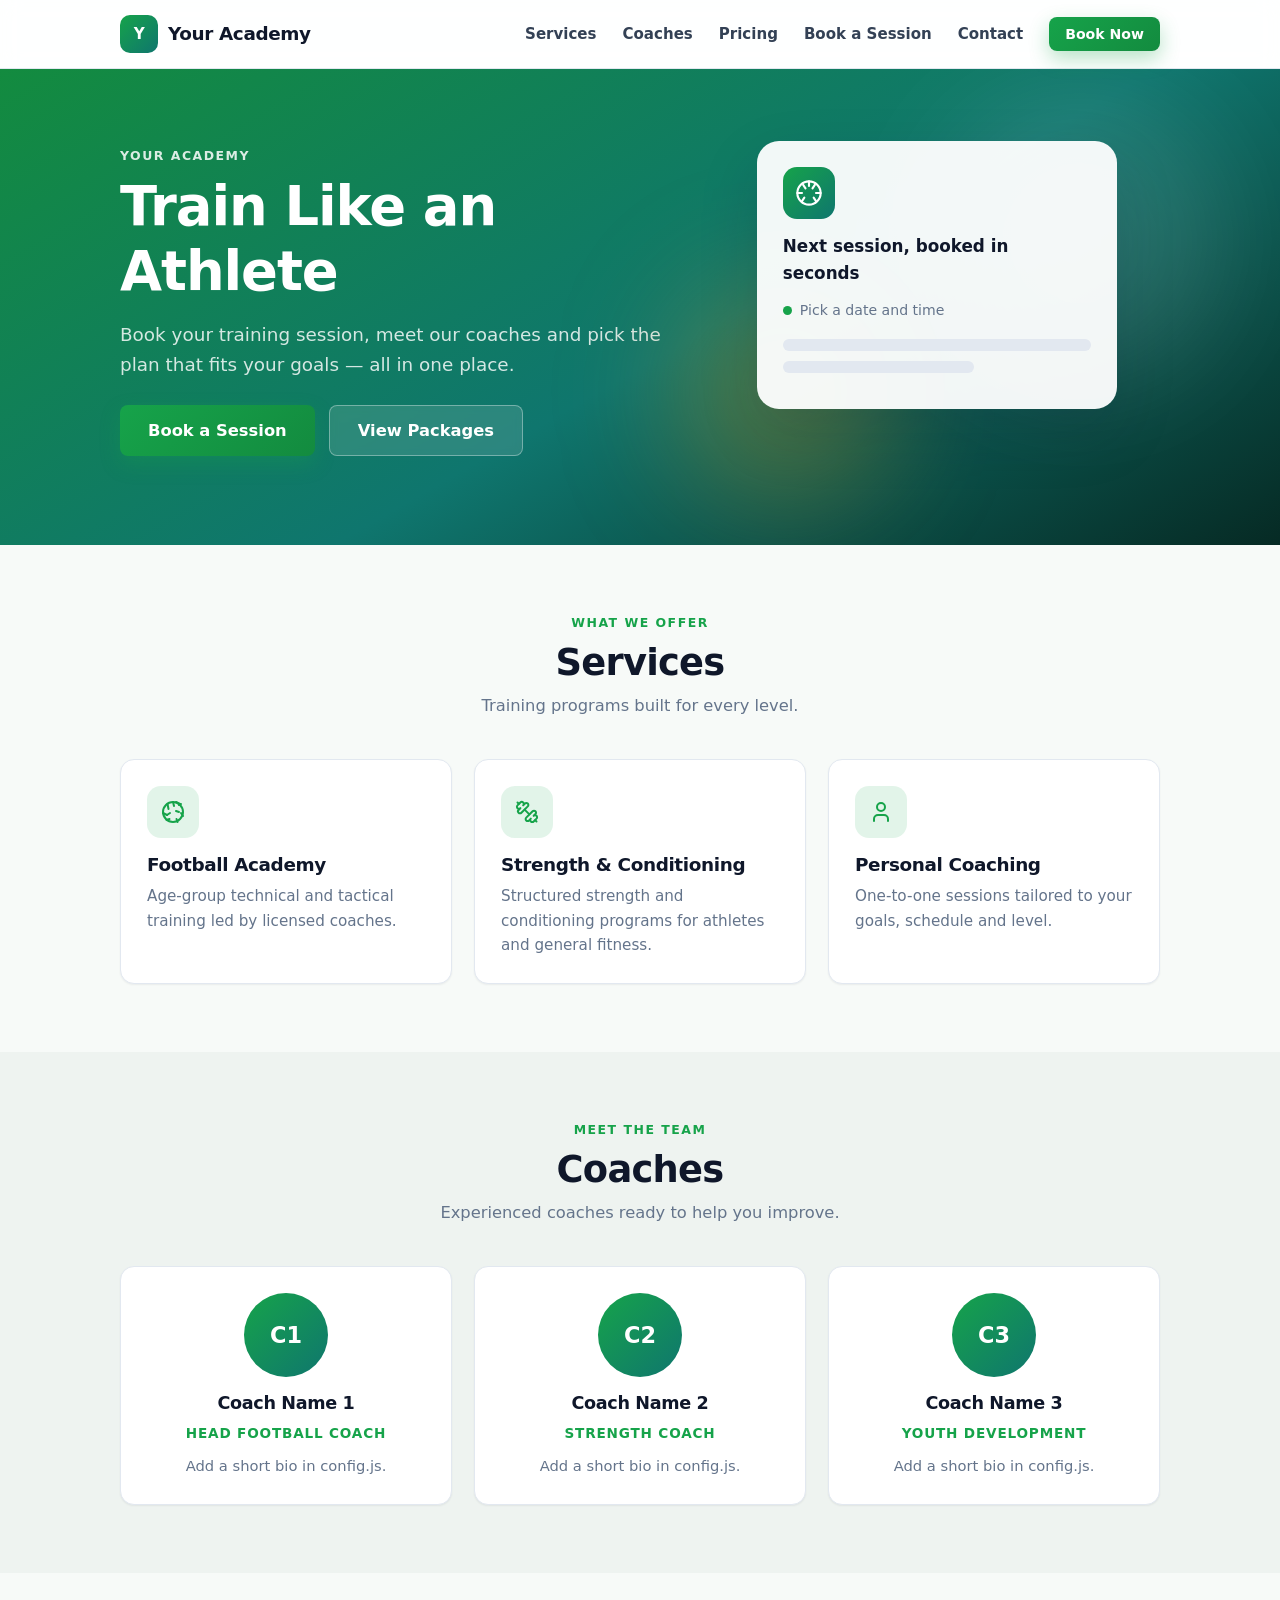
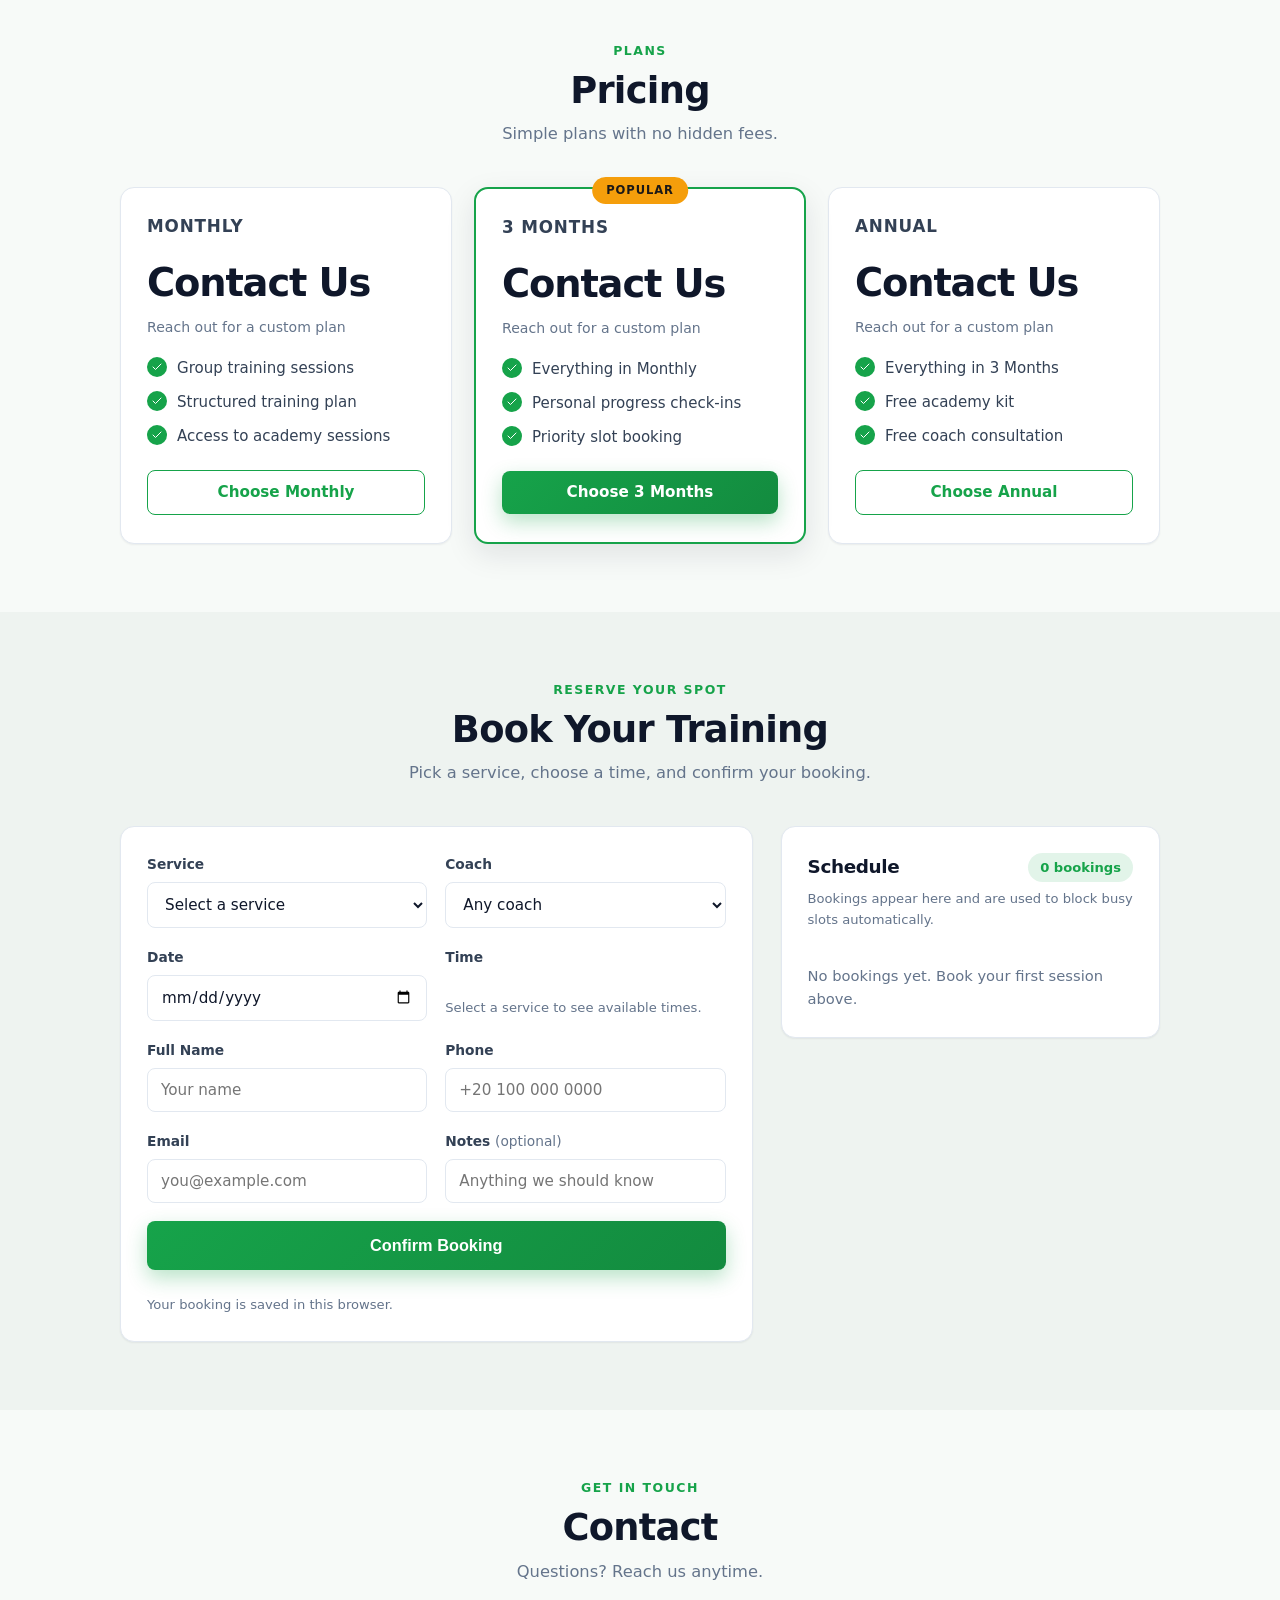
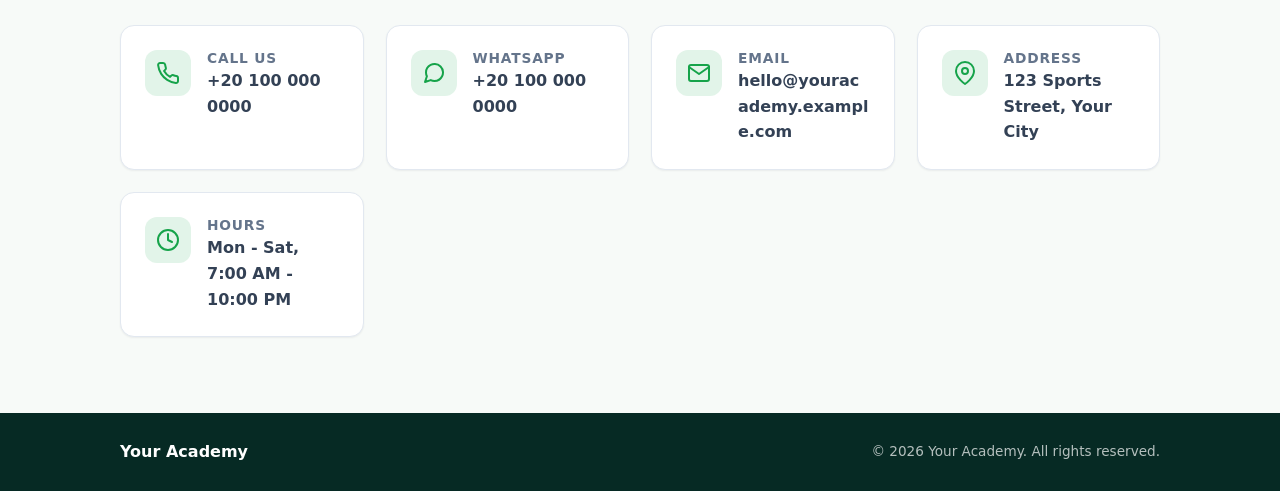
==== booking-template/index.html @ bf786ea1 "Add white-label sports academy booking template" ====
<!DOCTYPE html>
<html lang="en">
<head>
    <meta charset="UTF-8">
    <meta name="viewport" content="width=device-width, initial-scale=1.0">
    <meta name="description" content="Sports academy and gym booking website. Book training sessions online, meet the coaches and choose the right plan.">
    <meta name="theme-color" content="#16a34a">
    <link rel="icon" type="image/svg+xml" href="data:image/svg+xml,%3Csvg xmlns='http://www.w3.org/2000/svg' viewBox='0 0 64 64'%3E%3Crect width='64' height='64' rx='14' fill='%2316a34a'/%3E%3Ctext x='32' y='44' font-family='Arial' font-size='34' font-weight='bold' text-anchor='middle' fill='white'%3EA%3C/text%3E%3C/svg%3E">
    <title>Sports Academy</title>
    <link rel="stylesheet" href="assets/css/main.css">
</head>
<body>
    <a class="skip-link" href="#main">Skip to content</a>

    <header class="site-header">
        <nav class="nav container" aria-label="Main navigation">
            <a class="brand" href="#home" id="brand-logo" aria-label="Home"></a>
            <button class="nav-toggle" id="nav-toggle" type="button" aria-label="Toggle menu" aria-expanded="false" aria-controls="nav-links">
                <span class="nav-toggle-icon" aria-hidden="true"></span>
            </button>
            <ul class="nav-links" id="nav-links">
                <li><a href="#services">Services</a></li>
                <li><a href="#coaches">Coaches</a></li>
                <li><a href="#pricing">Pricing</a></li>
                <li><a href="#booking">Book a Session</a></li>
                <li><a href="#contact">Contact</a></li>
                <li class="nav-cta"><a class="btn btn-primary btn-sm" href="#booking">Book Now</a></li>
            </ul>
        </nav>
    </header>

    <main id="main">
        <section id="home" class="hero">
            <div class="container hero-grid">
                <div class="hero-content">
                    <p class="eyebrow hero-eyebrow" id="hero-tagline"></p>
                    <h1 class="hero-headline" id="hero-headline"></h1>
                    <p class="hero-sub" id="hero-subtext"></p>
                    <div class="hero-cta">
                        <a class="btn btn-primary btn-lg" href="#booking" id="hero-primary-cta">Book a Session</a>
                        <a class="btn btn-ghost btn-lg" href="#pricing" id="hero-secondary-cta">View Packages</a>
                    </div>
                </div>
                <div class="hero-visual" aria-hidden="true">
                    <div class="hero-card">
                        <span class="hero-card-icon">
                            <svg xmlns="http://www.w3.org/2000/svg" width="28" height="28" viewBox="0 0 24 24" fill="none" stroke="currentColor" stroke-width="1.8" stroke-linecap="round" stroke-linejoin="round"><circle cx="12" cy="12" r="10"/><path d="M12 2v4"/><path d="m2 12 4 0"/><path d="m22 12-4 0"/><path d="m7 5 2 3"/><path d="m17 5-2 3"/><path d="m8 16-2 3"/><path d="m16 16 2 3"/></svg>
                        </span>
                        <p class="hero-card-title" id="hero-card-title">Next session, booked in seconds</p>
                        <div class="hero-card-slot">
                            <span class="hero-card-dot"></span>
                            <span id="hero-card-slot">Pick a date and time</span>
                        </div>
                        <div class="hero-card-bar"></div>
                        <div class="hero-card-bar hero-card-bar-short"></div>
                    </div>
                    <div class="hero-blob hero-blob-a"></div>
                    <div class="hero-blob hero-blob-b"></div>
                </div>
            </div>
        </section>

        <section id="services" class="section">
            <div class="container">
                <div class="section-head">
                    <p class="eyebrow">What we offer</p>
                    <h2>Services</h2>
                    <p class="section-sub" id="services-sub">Training programs built for every level.</p>
                </div>
                <div class="services-grid" id="services-grid"></div>
            </div>
        </section>

        <section id="coaches" class="section section-alt">
            <div class="container">
                <div class="section-head">
                    <p class="eyebrow">Meet the team</p>
                    <h2>Coaches</h2>
                    <p class="section-sub" id="coaches-sub">Experienced coaches ready to help you improve.</p>
                </div>
                <div class="coaches-grid" id="coaches-grid"></div>
            </div>
        </section>

        <section id="pricing" class="section">
            <div class="container">
                <div class="section-head">
                    <p class="eyebrow">Plans</p>
                    <h2>Pricing</h2>
                    <p class="section-sub" id="pricing-sub">Simple plans with no hidden fees.</p>
                </div>
                <div class="pricing-grid" id="pricing-grid"></div>
            </div>
        </section>

        <section id="booking" class="section section-alt">
            <div class="container">
                <div class="section-head">
                    <p class="eyebrow">Reserve your spot</p>
                    <h2>Book Your Training</h2>
                    <p class="section-sub" id="booking-sub">Pick a service, choose a time, and confirm your booking.</p>
                </div>

                <div class="booking-layout">
                    <form id="booking-form" class="booking-form card" novalidate>
                        <div class="form-row">
                            <div class="field">
                                <label for="field-service">Service</label>
                                <select id="field-service" name="service" required>
                                    <option value="">Select a service</option>
                                </select>
                            </div>
                            <div class="field">
                                <label for="field-coach">Coach</label>
                                <select id="field-coach" name="coach">
                                    <option value="">Any coach</option>
                                </select>
                            </div>
                        </div>

                        <div class="form-row">
                            <div class="field">
                                <label for="field-date">Date</label>
                                <input id="field-date" type="date" required>
                            </div>
                            <div class="field">
                                <label for="field-slot">Time</label>
                                <div class="slots-wrap">
                                    <div class="slots-grid" id="field-slots" role="group" aria-label="Available time slots"></div>
                                    <p class="field-hint" id="slots-hint">Select a service and date to see times.</p>
                                </div>
                            </div>
                        </div>

                        <div class="form-row">
                            <div class="field">
                                <label for="field-name">Full Name</label>
                                <input id="field-name" type="text" name="name" placeholder="Your name" required>
                            </div>
                            <div class="field">
                                <label for="field-phone">Phone</label>
                                <input id="field-phone" type="tel" name="phone" placeholder="+20 100 000 0000" required>
                            </div>
                        </div>

                        <div class="form-row">
                            <div class="field">
                                <label for="field-email">Email</label>
                                <input id="field-email" type="email" name="email" placeholder="you@example.com" required>
                            </div>
                            <div class="field">
                                <label for="field-notes">Notes <span class="optional">(optional)</span></label>
                                <input id="field-notes" type="text" name="notes" placeholder="Anything we should know">
                            </div>
                        </div>

                        <p class="field-error" id="booking-error" role="alert" hidden></p>

                        <button id="booking-submit" class="btn btn-primary btn-lg" type="submit">Confirm Booking</button>
                        <p class="field-hint" id="storage-hint">Your booking is saved in this browser.</p>
                    </form>

                    <aside class="schedule-panel card" aria-labelledby="schedule-title">
                        <div class="schedule-head">
                            <h3 id="schedule-title">Schedule</h3>
                            <span class="schedule-count" id="schedule-count">0 booked</span>
                        </div>
                        <p class="field-hint">Bookings appear here and are used to block busy slots automatically.</p>
                        <ul class="schedule-list" id="schedule-list"></ul>
                        <p class="schedule-empty" id="schedule-empty">No bookings yet. Book your first session above.</p>
                    </aside>
                </div>
            </div>
        </section>

        <section id="contact" class="section">
            <div class="container">
                <div class="section-head">
                    <p class="eyebrow">Get in touch</p>
                    <h2>Contact</h2>
                    <p class="section-sub" id="contact-sub">Questions? Reach us anytime.</p>
                </div>
                <div class="contact-grid" id="contact-grid"></div>
            </div>
        </section>
    </main>

    <footer class="site-footer">
        <div class="container footer-inner">
            <p class="footer-brand" id="footer-brand"></p>
            <p class="footer-copy" id="footer-copy"></p>
        </div>
    </footer>

    <div class="toast" id="toast" role="status" aria-live="polite" hidden></div>

    <script src="assets/js/config.js"></script>
    <script src="assets/js/storage.js"></script>
    <script src="assets/js/booking.js"></script>
    <script src="assets/js/main.js"></script>
</body>
</html>
---- booking-template/assets/css/main.css ----
/* ==========================================================================
   Sports Academy / Gym - White-label booking template
   Design system + sections. Theme colors are CSS variables driven by
   config.js (branding). Edit defaults here or override per client in config.
   ========================================================================== */

:root {
    /* Theme colors (overridden from config.js) */
    --color-primary: #16a34a;
    --color-primary-dark: #15803d;
    --color-secondary: #0f766e;
    --color-accent: #f59e0b;

    /* Surfaces */
    --color-bg: #f7faf8;
    --color-surface: #ffffff;
    --color-ink: #0f172a;
    --color-ink-soft: #334155;
    --color-muted: #64748b;
    --color-line: #e2e8f0;

    /* Brand text (overridden from config.js) */
    --color-on-primary: #ffffff;
    --color-on-ink: #ffffff;

    /* Radii / shadows */
    --radius-sm: 8px;
    --radius: 14px;
    --radius-lg: 22px;
    --shadow-sm: 0 1px 2px rgba(15, 23, 42, 0.06);
    --shadow: 0 10px 30px rgba(15, 23, 42, 0.10);
    --shadow-lg: 0 24px 60px rgba(15, 23, 42, 0.16);

    /* Layout */
    --container: 1080px;
    --header-h: 68px;

    /* Motion */
    --ease: cubic-bezier(0.22, 1, 0.36, 1);
    --speed: 0.24s;
}

*,
*::before,
*::after {
    box-sizing: border-box;
}

html {
    scroll-behavior: smooth;
    scroll-padding-top: calc(var(--header-h) + 12px);
}

body {
    margin: 0;
    font-family: "Segoe UI", system-ui, -apple-system, "Helvetica Neue", Roboto, Arial, sans-serif;
    font-size: 1rem;
    line-height: 1.6;
    color: var(--color-ink);
    background: var(--color-bg);
    -webkit-font-smoothing: antialiased;
}

img {
    max-width: 100%;
    display: block;
}

a {
    color: var(--color-primary);
    text-decoration: none;
}

a:hover {
    text-decoration: none;
}

h1, h2, h3 {
    line-height: 1.2;
    margin: 0 0 0.5rem;
    letter-spacing: -0.02em;
}

p {
    margin: 0 0 1rem;
}

.container {
    width: 100%;
    max-width: var(--container);
    margin: 0 auto;
    padding: 0 20px;
}

/* ---------- Utilities ---------- */

.skip-link {
    position: absolute;
    left: -9999px;
    top: 0;
    background: var(--color-primary);
    color: var(--color-on-primary);
    padding: 10px 16px;
    z-index: 1000;
    border-radius: 0 0 var(--radius-sm) 0;
}

.skip-link:focus {
    left: 0;
}

.btn {
    display: inline-flex;
    align-items: center;
    justify-content: center;
    gap: 8px;
    padding: 12px 22px;
    border: 0;
    border-radius: var(--radius-sm);
    font-weight: 700;
    font-size: 0.95rem;
    line-height: 1.2;
    cursor: pointer;
    transition: transform var(--speed) var(--ease), box-shadow var(--speed) var(--ease), filter var(--speed) var(--ease);
    text-decoration: none;
}

.btn:hover {
    transform: translateY(-2px);
}

.btn:focus-visible {
    outline: 3px solid var(--color-accent);
    outline-offset: 2px;
}

.btn-primary {
    background: linear-gradient(135deg, var(--color-primary), var(--color-primary-dark));
    color: var(--color-on-primary);
    box-shadow: 0 8px 20px rgba(22, 163, 74, 0.30);
}

.btn-primary:hover {
    filter: brightness(1.05);
}

.btn-ghost {
    background: rgba(255, 255, 255, 0.12);
    color: var(--color-on-ink);
    border: 1.5px solid rgba(255, 255, 255, 0.35);
    backdrop-filter: blur(4px);
}

.btn-ghost:hover {
    background: rgba(255, 255, 255, 0.2);
}

.btn-outline {
    background: var(--color-surface);
    color: var(--color-primary);
    border: 1.5px solid var(--color-primary);
}

.btn-outline:hover {
    background: rgba(22, 163, 74, 0.08);
}

.btn-lg {
    padding: 15px 28px;
    font-size: 1.02rem;
}

.btn-sm {
    padding: 9px 16px;
    font-size: 0.88rem;
}

.btn[disabled] {
    opacity: 0.5;
    cursor: not-allowed;
    transform: none;
}

.eyebrow {
    text-transform: uppercase;
    letter-spacing: 0.12em;
    font-size: 0.78rem;
    font-weight: 800;
    color: var(--color-primary);
    margin-bottom: 0.5rem;
}

.card {
    background: var(--color-surface);
    border: 1px solid var(--color-line);
    border-radius: var(--radius);
    box-shadow: var(--shadow-sm);
}

.optional {
    font-weight: 400;
    color: var(--color-muted);
}

/* ---------- Header / Nav ---------- */

.site-header {
    position: sticky;
    top: 0;
    z-index: 100;
    background: rgba(255, 255, 255, 0.88);
    backdrop-filter: blur(10px);
    border-bottom: 1px solid var(--color-line);
}

.nav {
    height: var(--header-h);
    display: flex;
    align-items: center;
    justify-content: space-between;
    gap: 16px;
}

.brand {
    display: inline-flex;
    align-items: center;
    gap: 10px;
    font-weight: 800;
    font-size: 1.15rem;
    letter-spacing: -0.02em;
    color: var(--color-ink);
}

.brand-img {
    width: 38px;
    height: 38px;
    border-radius: 10px;
    object-fit: cover;
}

.brand-mark {
    width: 38px;
    height: 38px;
    display: inline-flex;
    align-items: center;
    justify-content: center;
    border-radius: 10px;
    background: linear-gradient(135deg, var(--color-primary), var(--color-secondary));
    color: var(--color-on-primary);
    font-weight: 800;
    font-size: 0.95rem;
}

.nav-toggle {
    display: none;
    width: 44px;
    height: 44px;
    border: 0;
    background: transparent;
    cursor: pointer;
    border-radius: var(--radius-sm);
}

.nav-toggle-icon,
.nav-toggle-icon::before,
.nav-toggle-icon::after {
    content: "";
    display: block;
    width: 24px;
    height: 2px;
    background: var(--color-ink);
    margin: 0 auto;
    transition: transform var(--speed) var(--ease), opacity var(--speed) var(--ease);
}

.nav-toggle-icon::before {
    transform: translateY(-7px);
}

.nav-toggle-icon::after {
    transform: translateY(5px);
}

.nav-toggle[aria-expanded="true"] .nav-toggle-icon {
    background: transparent;
}

.nav-toggle[aria-expanded="true"] .nav-toggle-icon::before {
    transform: rotate(45deg);
}

.nav-toggle[aria-expanded="true"] .nav-toggle-icon::after {
    transform: rotate(-45deg);
}

.nav-links {
    list-style: none;
    display: flex;
    align-items: center;
    gap: 26px;
    margin: 0;
    padding: 0;
}

.nav-links a:not(.btn) {
    color: var(--color-ink-soft);
    font-weight: 600;
    font-size: 0.94rem;
    position: relative;
}

.nav-links a:not(.btn)::after {
    content: "";
    position: absolute;
    left: 0;
    bottom: -4px;
    width: 100%;
    height: 2px;
    background: var(--color-primary);
    transform: scaleX(0);
    transform-origin: left;
    transition: transform var(--speed) var(--ease);
}

.nav-links a:not(.btn):hover::after,
.nav-links a:not(.btn)[aria-current="true"]::after {
    transform: scaleX(1);
}

/* ---------- Hero ---------- */

.hero {
    position: relative;
    overflow: hidden;
    background: linear-gradient(150deg, var(--color-primary-dark) 0%, var(--color-secondary) 55%, #062a24 100%);
    color: var(--color-on-ink);
    padding: 72px 0 84px;
}

.hero-grid {
    position: relative;
    z-index: 2;
    display: grid;
    gap: 40px;
    align-items: center;
}

.hero-eyebrow {
    color: rgba(255, 255, 255, 0.85);
}

.hero-headline {
    font-size: clamp(2rem, 6vw, 3.4rem);
    font-weight: 800;
    margin-bottom: 1rem;
    max-width: 18ch;
}

.hero-sub {
    font-size: clamp(1rem, 2.4vw, 1.15rem);
    color: rgba(255, 255, 255, 0.82);
    max-width: 52ch;
    margin-bottom: 1.6rem;
}

.hero-cta {
    display: flex;
    flex-wrap: wrap;
    gap: 14px;
}

.hero-visual {
    position: relative;
    min-height: 320px;
}

.hero-card {
    position: relative;
    z-index: 2;
    background: rgba(255, 255, 255, 0.95);
    color: var(--color-ink);
    border-radius: var(--radius-lg);
    padding: 26px;
    max-width: 360px;
    margin: 0 auto;
    box-shadow: var(--shadow-lg);
    animation: float 6s ease-in-out infinite;
}

.hero-card-icon {
    display: inline-flex;
    width: 52px;
    height: 52px;
    border-radius: 14px;
    align-items: center;
    justify-content: center;
    color: var(--color-on-primary);
    background: linear-gradient(135deg, var(--color-primary), var(--color-secondary));
    margin-bottom: 14px;
}

.hero-card-title {
    font-weight: 700;
    font-size: 1.05rem;
    margin-bottom: 12px;
}

.hero-card-slot {
    display: flex;
    align-items: center;
    gap: 8px;
    font-size: 0.88rem;
    color: var(--color-muted);
    margin-bottom: 18px;
}

.hero-card-dot {
    width: 9px;
    height: 9px;
    border-radius: 50%;
    background: var(--color-primary);
    flex: none;
}

.hero-card-bar {
    height: 12px;
    border-radius: 999px;
    background: var(--color-line);
    margin-bottom: 10px;
}

.hero-card-bar-short {
    width: 62%;
}

.hero-blob {
    position: absolute;
    border-radius: 50%;
    filter: blur(60px);
    z-index: 1;
}

.hero-blob-a {
    width: 280px;
    height: 280px;
    background: rgba(255, 255, 255, 0.12);
    top: -40px;
    right: -60px;
}

.hero-blob-b {
    width: 220px;
    height: 220px;
    background: rgba(245, 158, 11, 0.28);
    bottom: -40px;
    left: -40px;
}

@keyframes float {
    0%, 100% { transform: translateY(0); }
    50% { transform: translateY(-12px); }
}

/* ---------- Sections ---------- */

.section {
    padding: 68px 0;
}

.section-alt {
    background: #eef3f0;
}

.section-head {
    text-align: center;
    max-width: 620px;
    margin: 0 auto 40px;
}

.section-head h2 {
    font-size: clamp(1.7rem, 4vw, 2.3rem);
    font-weight: 800;
}

.section-sub {
    color: var(--color-muted);
    font-size: 1.02rem;
    margin-bottom: 0;
}

/* ---------- Services ---------- */

.services-grid {
    display: grid;
    gap: 22px;
    grid-template-columns: 1fr;
}

.service-card {
    padding: 26px;
    border-radius: var(--radius);
    background: var(--color-surface);
    border: 1px solid var(--color-line);
    box-shadow: var(--shadow-sm);
    transition: transform var(--speed) var(--ease), box-shadow var(--speed) var(--ease);
}

.service-card:hover {
    transform: translateY(-4px);
    box-shadow: var(--shadow);
}

.service-icon {
    display: inline-flex;
    width: 52px;
    height: 52px;
    border-radius: 14px;
    align-items: center;
    justify-content: center;
    color: var(--color-primary);
    background: rgba(22, 163, 74, 0.12);
    margin-bottom: 16px;
}

.service-card h3 {
    font-size: 1.15rem;
    font-weight: 700;
}

.service-card p {
    color: var(--color-muted);
    margin-bottom: 0;
    font-size: 0.95rem;
}

/* ---------- Coaches ---------- */

.coaches-grid {
    display: grid;
    gap: 22px;
    grid-template-columns: 1fr;
}

.coach-card {
    padding: 26px;
    text-align: center;
    border-radius: var(--radius);
    background: var(--color-surface);
    border: 1px solid var(--color-line);
    box-shadow: var(--shadow-sm);
}

.coach-avatar {
    width: 84px;
    height: 84px;
    margin: 0 auto 16px;
    border-radius: 50%;
    display: flex;
    align-items: center;
    justify-content: center;
    font-weight: 800;
    font-size: 1.4rem;
    color: var(--color-on-primary);
    background: linear-gradient(135deg, var(--color-primary), var(--color-secondary));
}

.coach-card h3 {
    font-size: 1.1rem;
    font-weight: 700;
}

.coach-role {
    color: var(--color-primary);
    font-weight: 700;
    font-size: 0.85rem;
    text-transform: uppercase;
    letter-spacing: 0.06em;
    margin-bottom: 10px;
}

.coach-card p:last-child {
    color: var(--color-muted);
    font-size: 0.92rem;
    margin-bottom: 0;
}

/* ---------- Pricing ---------- */

.pricing-grid {
    display: grid;
    gap: 22px;
    grid-template-columns: 1fr;
}

.pricing-card {
    padding: 28px 26px;
    border-radius: var(--radius);
    background: var(--color-surface);
    border: 1px solid var(--color-line);
    box-shadow: var(--shadow-sm);
    display: flex;
    flex-direction: column;
}

.pricing-card.is-featured {
    border: 2px solid var(--color-primary);
    box-shadow: var(--shadow);
    position: relative;
}

.pricing-card.is-featured .pricing-tag {
    position: absolute;
    top: -12px;
    left: 50%;
    transform: translateX(-50%);
    background: var(--color-accent);
    color: #1c1917;
    font-size: 0.72rem;
    font-weight: 800;
    text-transform: uppercase;
    letter-spacing: 0.08em;
    padding: 4px 14px;
    border-radius: 999px;
    white-space: nowrap;
}

.pricing-name {
    font-weight: 800;
    font-size: 1.05rem;
    text-transform: uppercase;
    letter-spacing: 0.05em;
    color: var(--color-ink-soft);
}

.pricing-price {
    font-size: 2.4rem;
    font-weight: 800;
    letter-spacing: -0.03em;
    margin: 8px 0 2px;
}

.pricing-price-note {
    color: var(--color-muted);
    font-size: 0.88rem;
    margin-bottom: 18px;
}

.pricing-features {
    list-style: none;
    margin: 0 0 22px;
    padding: 0;
    display: grid;
    gap: 10px;
}

.pricing-features li {
    display: flex;
    gap: 10px;
    align-items: flex-start;
    font-size: 0.94rem;
    color: var(--color-ink-soft);
}

.pricing-features .feature-check {
    flex: none;
    width: 20px;
    height: 20px;
    margin-top: 1px;
    border-radius: 50%;
    display: inline-flex;
    align-items: center;
    justify-content: center;
    color: var(--color-on-primary);
    background: var(--color-primary);
}

.pricing-card .btn {
    margin-top: auto;
}

/* ---------- Booking ---------- */

.booking-layout {
    display: grid;
    gap: 28px;
    grid-template-columns: 1fr;
}

.booking-form {
    padding: 26px;
    display: grid;
    gap: 18px;
}

.form-row {
    display: grid;
    gap: 18px;
    grid-template-columns: 1fr;
}

.field {
    display: grid;
    gap: 7px;
}

.field label {
    font-size: 0.86rem;
    font-weight: 700;
    color: var(--color-ink-soft);
}

.field input,
.field select {
    width: 100%;
    padding: 12px 13px;
    font-size: 0.95rem;
    font-family: inherit;
    color: var(--color-ink);
    background: var(--color-surface);
    border: 1.5px solid var(--color-line);
    border-radius: var(--radius-sm);
    transition: border-color var(--speed) var(--ease), box-shadow var(--speed) var(--ease);
}

.field input:focus,
.field select:focus {
    outline: none;
    border-color: var(--color-primary);
    box-shadow: 0 0 0 3px rgba(22, 163, 74, 0.15);
}

.field input[aria-invalid="true"],
.field select[aria-invalid="true"] {
    border-color: #dc2626;
}

.field-hint {
    font-size: 0.82rem;
    color: var(--color-muted);
    margin: 6px 0 0;
}

.field-error {
    margin: 0;
    padding: 12px 14px;
    border-radius: var(--radius-sm);
    background: #fef2f2;
    border: 1px solid #fecaca;
    color: #b91c1c;
    font-size: 0.9rem;
    font-weight: 600;
}

.slots-wrap {
    display: grid;
    gap: 8px;
}

.slots-grid {
    display: grid;
    grid-template-columns: repeat(3, 1fr);
    gap: 8px;
}

.slot {
    padding: 10px 6px;
    font-size: 0.86rem;
    font-weight: 700;
    font-family: inherit;
    border: 1.5px solid var(--color-line);
    border-radius: var(--radius-sm);
    background: var(--color-surface);
    color: var(--color-ink);
    cursor: pointer;
    transition: border-color var(--speed) var(--ease), background var(--speed) var(--ease), color var(--speed) var(--ease);
}

.slot:not(:disabled):hover {
    border-color: var(--color-primary);
    background: rgba(22, 163, 74, 0.08);
}

.slot.is-selected {
    background: var(--color-primary);
    border-color: var(--color-primary);
    color: var(--color-on-primary);
}

.slot:disabled {
    opacity: 0.4;
    cursor: not-allowed;
    text-decoration: line-through;
}

.slot:focus-visible {
    outline: 3px solid var(--color-accent);
    outline-offset: 2px;
}

/* ---------- Schedule panel ---------- */

.schedule-panel {
    padding: 26px;
    height: fit-content;
}

.schedule-head {
    display: flex;
    align-items: center;
    justify-content: space-between;
    gap: 12px;
    margin-bottom: 4px;
}

.schedule-head h3 {
    font-size: 1.15rem;
    font-weight: 800;
    margin-bottom: 0;
}

.schedule-count {
    font-size: 0.82rem;
    font-weight: 700;
    color: var(--color-primary);
    background: rgba(22, 163, 74, 0.12);
    padding: 4px 12px;
    border-radius: 999px;
}

.schedule-list {
    list-style: none;
    margin: 16px 0 0;
    padding: 0;
    display: grid;
    gap: 12px;
}

.schedule-item {
    border: 1px solid var(--color-line);
    border-radius: var(--radius-sm);
    padding: 14px;
    display: grid;
    gap: 4px;
}

.schedule-item-title {
    font-weight: 700;
    font-size: 0.98rem;
    display: flex;
    justify-content: space-between;
    gap: 10px;
}

.schedule-item-title time {
    color: var(--color-primary);
    font-weight: 800;
    white-space: nowrap;
}

.schedule-item-meta {
    color: var(--color-muted);
    font-size: 0.86rem;
}

.schedule-item-actions {
    margin-top: 8px;
}

.schedule-item-actions .btn-link {
    background: none;
    border: 0;
    padding: 0;
    color: #dc2626;
    font-size: 0.84rem;
    font-weight: 700;
    cursor: pointer;
    font-family: inherit;
}

.schedule-item-actions .btn-link:hover {
    text-decoration: underline;
}

.schedule-empty {
    color: var(--color-muted);
    font-size: 0.92rem;
    margin: 18px 0 0;
}

/* ---------- Contact ---------- */

.contact-grid {
    display: grid;
    gap: 22px;
    grid-template-columns: 1fr;
}

.contact-card {
    padding: 24px;
    border-radius: var(--radius);
    background: var(--color-surface);
    border: 1px solid var(--color-line);
    box-shadow: var(--shadow-sm);
    display: flex;
    gap: 16px;
    align-items: flex-start;
    text-decoration: none;
    color: inherit;
    transition: transform var(--speed) var(--ease), box-shadow var(--speed) var(--ease);
}

.contact-card:hover {
    transform: translateY(-3px);
    box-shadow: var(--shadow);
}

.contact-icon {
    flex: none;
    width: 46px;
    height: 46px;
    border-radius: 12px;
    display: inline-flex;
    align-items: center;
    justify-content: center;
    color: var(--color-primary);
    background: rgba(22, 163, 74, 0.12);
}

.contact-card h3 {
    font-size: 0.86rem;
    font-weight: 800;
    text-transform: uppercase;
    letter-spacing: 0.06em;
    color: var(--color-muted);
    margin-bottom: 2px;
}

.contact-card p {
    margin: 0;
    font-weight: 600;
    color: var(--color-ink-soft);
    word-break: break-word;
}

/* ---------- Footer ---------- */

.site-footer {
    background: #062a24;
    color: rgba(255, 255, 255, 0.7);
    padding: 26px 0;
    margin-top: 8px;
}

.footer-inner {
    display: flex;
    flex-direction: column;
    gap: 6px;
    align-items: center;
    justify-content: space-between;
    text-align: center;
}

.footer-brand {
    font-weight: 800;
    color: #ffffff;
    margin: 0;
}

.footer-copy {
    font-size: 0.85rem;
    margin: 0;
}

/* ---------- Toast ---------- */

.toast {
    position: fixed;
    bottom: 22px;
    left: 50%;
    transform: translateX(-50%);
    z-index: 200;
    background: var(--color-ink);
    color: #ffffff;
    padding: 13px 20px;
    border-radius: var(--radius-sm);
    box-shadow: var(--shadow-lg);
    font-size: 0.92rem;
    font-weight: 600;
    max-width: calc(100vw - 40px);
    text-align: center;
    animation: toast-in var(--speed) var(--ease);
}

.toast.is-success {
    background: var(--color-primary-dark);
}

.toast.is-error {
    background: #b91c1c;
}

@keyframes toast-in {
    from { opacity: 0; transform: translateX(-50%) translateY(12px); }
    to { opacity: 1; transform: translateX(-50%) translateY(0); }
}

/* ---------- Responsive ---------- */

@media (min-width: 560px) {
    .slots-grid {
        grid-template-columns: repeat(4, 1fr);
    }
}

@media (min-width: 700px) {
    .nav-toggle {
        display: none;
    }

    .services-grid {
        grid-template-columns: repeat(3, 1fr);
    }

    .coaches-grid {
        grid-template-columns: repeat(3, 1fr);
    }

    .pricing-grid {
        grid-template-columns: repeat(3, 1fr);
        align-items: stretch;
    }

    .contact-grid {
        grid-template-columns: repeat(2, 1fr);
    }

    .form-row {
        grid-template-columns: 1fr 1fr;
    }

    .hero-grid {
        grid-template-columns: 1.1fr 0.9fr;
        gap: 48px;
    }
}

@media (min-width: 900px) {
    .booking-layout {
        grid-template-columns: 1.25fr 0.75fr;
        align-items: start;
    }

    .contact-grid {
        grid-template-columns: repeat(4, 1fr);
    }

    .footer-inner {
        flex-direction: row;
        text-align: left;
    }
}

@media (max-width: 699px) {
    .nav-toggle {
        display: inline-flex;
        align-items: center;
        justify-content: center;
    }

    .nav-links {
        position: absolute;
        top: var(--header-h);
        left: 0;
        right: 0;
        flex-direction: column;
        align-items: stretch;
        gap: 0;
        background: var(--color-surface);
        border-bottom: 1px solid var(--color-line);
        box-shadow: var(--shadow);
        padding: 10px 20px 16px;
        display: none;
    }

    .nav-links.is-open {
        display: flex;
    }

    .nav-links li {
        border-bottom: 1px solid var(--color-line);
    }

    .nav-links li:last-child {
        border-bottom: 0;
        padding-top: 12px;
    }

    .nav-links a:not(.btn) {
        display: block;
        padding: 13px 0;
        font-size: 1rem;
    }
}

@media (prefers-reduced-motion: reduce) {
    *,
    *::before,
    *::after {
        animation-duration: 0.001ms !important;
        animation-iteration-count: 1 !important;
        transition-duration: 0.001ms !important;
        scroll-behavior: auto !important;
    }
}
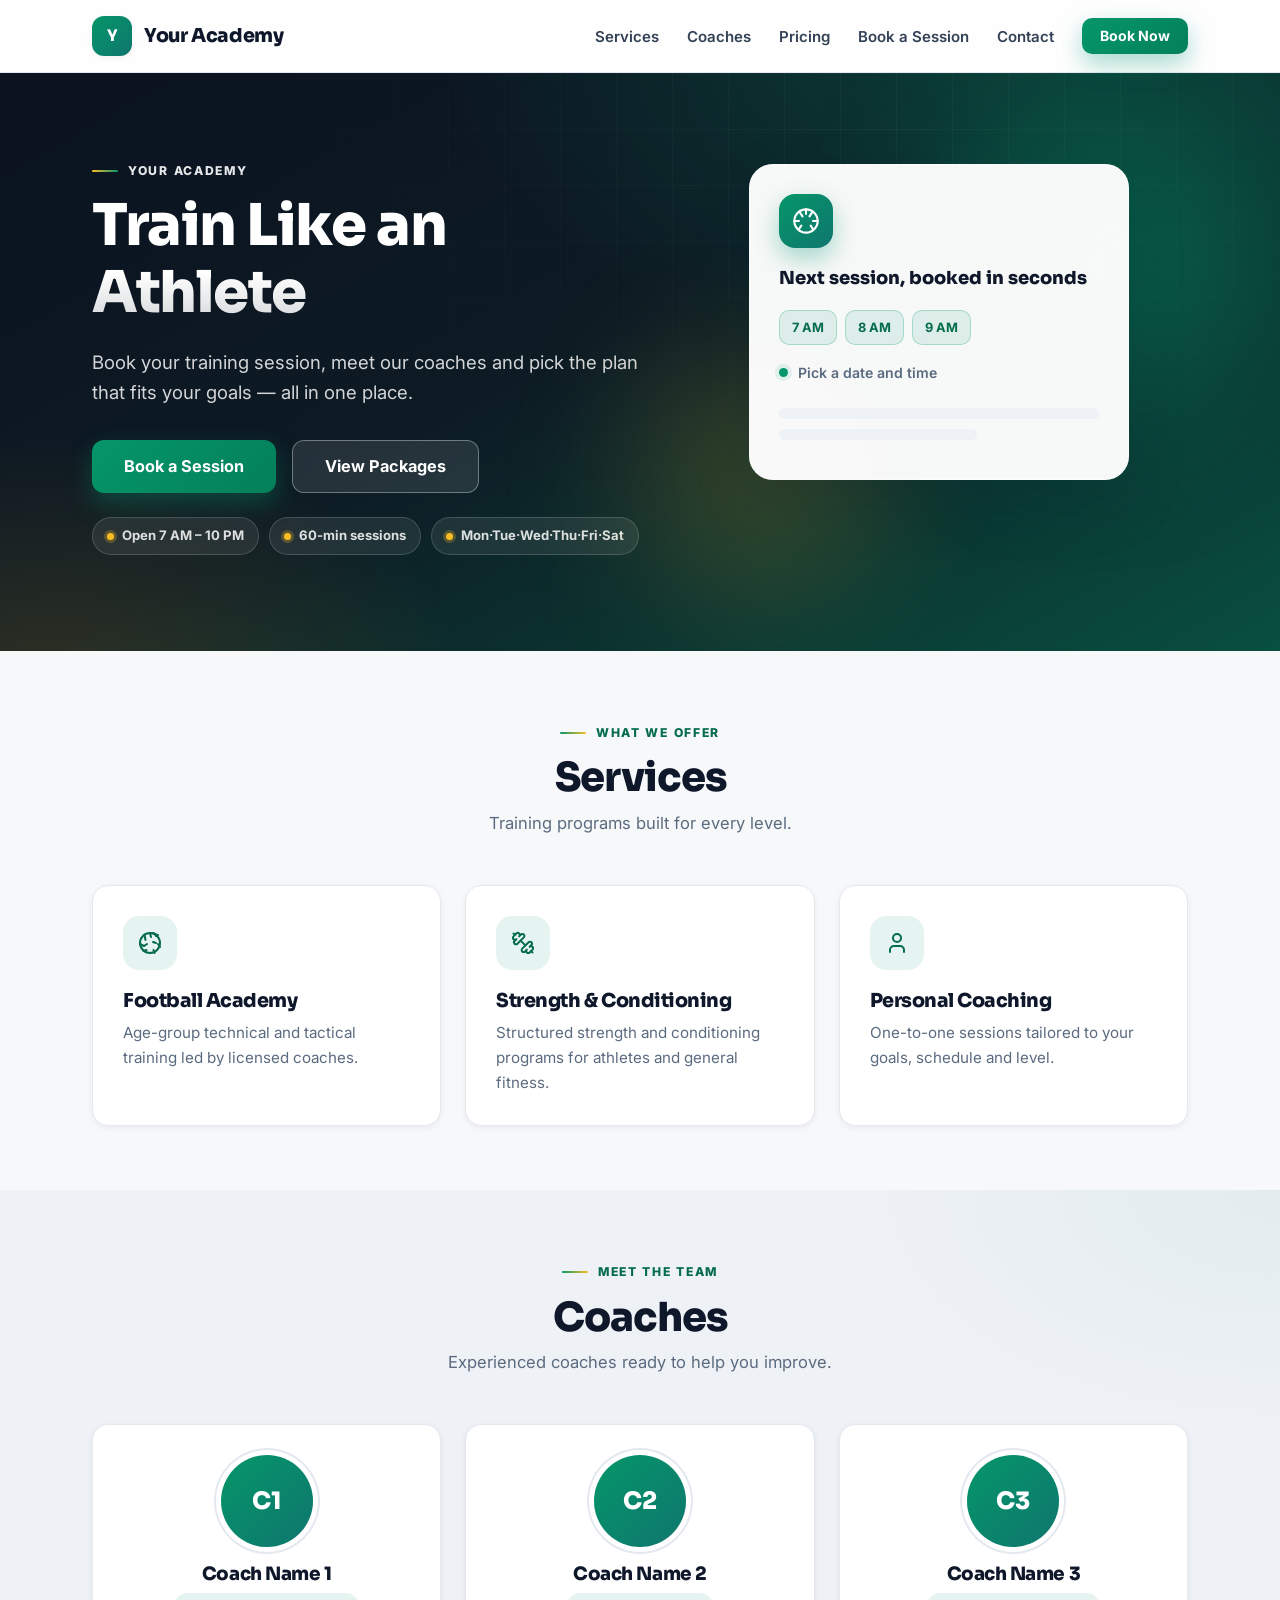
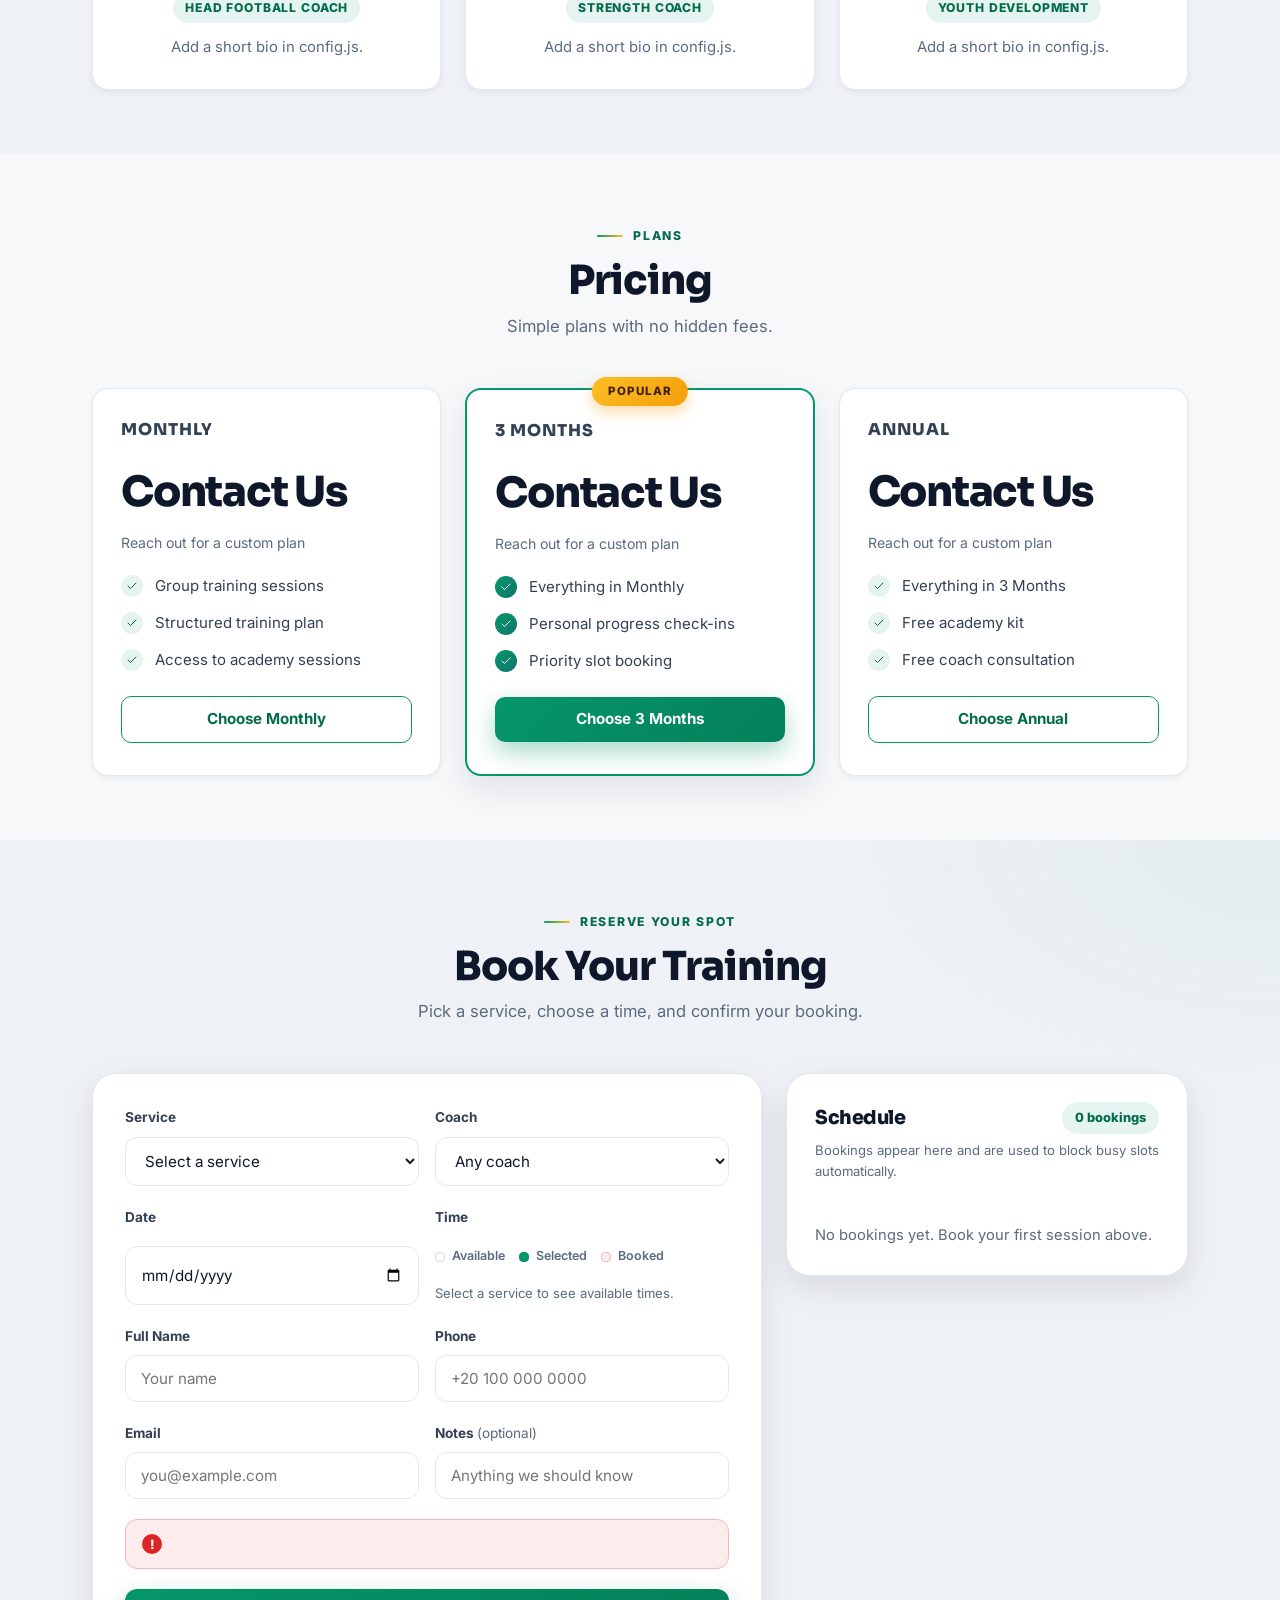
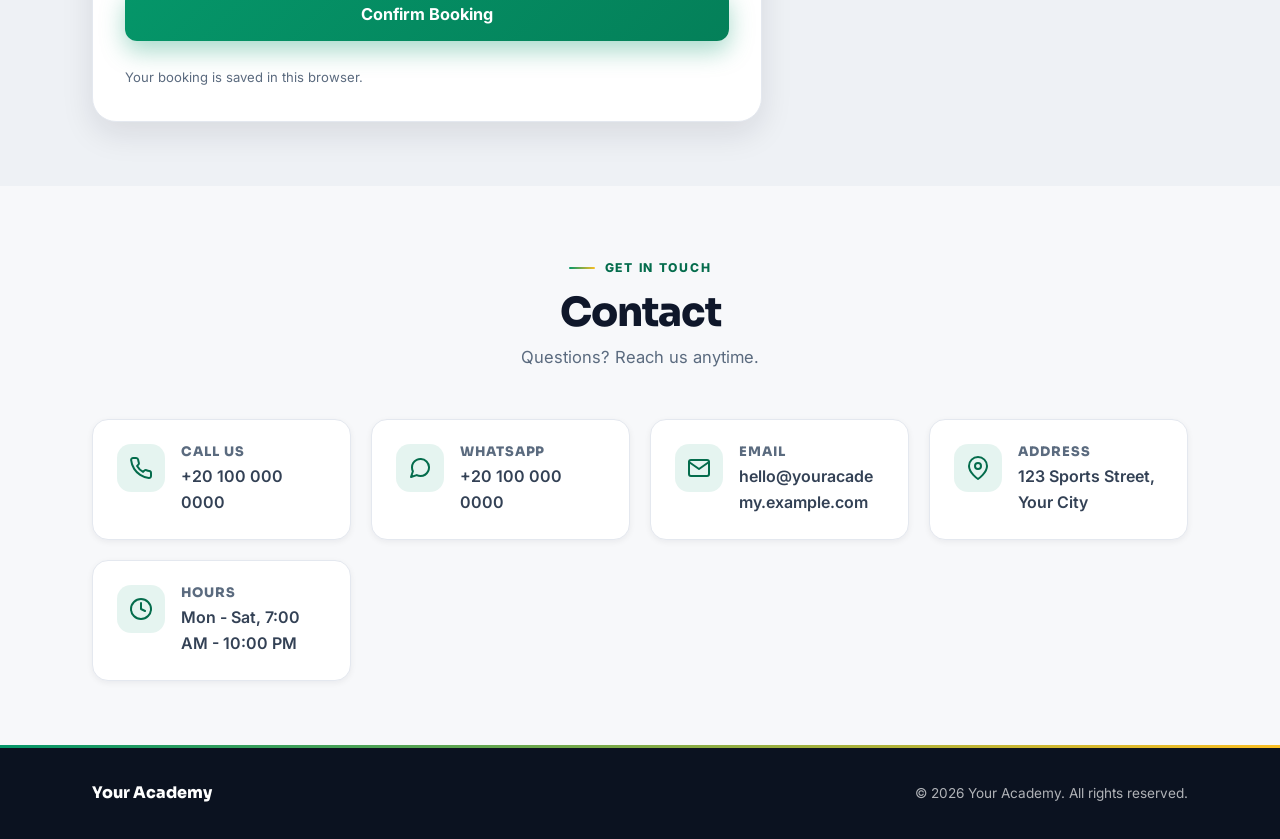
==== commit aa1c6fa6: "Redesign booking template with premium design system" ====
--- a/booking-template/index.html
+++ b/booking-template/index.html
@@ -4,9 +4,12 @@
     <meta charset="UTF-8">
     <meta name="viewport" content="width=device-width, initial-scale=1.0">
     <meta name="description" content="Sports academy and gym booking website. Book training sessions online, meet the coaches and choose the right plan.">
-    <meta name="theme-color" content="#16a34a">
-    <link rel="icon" type="image/svg+xml" href="data:image/svg+xml,%3Csvg xmlns='http://www.w3.org/2000/svg' viewBox='0 0 64 64'%3E%3Crect width='64' height='64' rx='14' fill='%2316a34a'/%3E%3Ctext x='32' y='44' font-family='Arial' font-size='34' font-weight='bold' text-anchor='middle' fill='white'%3EA%3C/text%3E%3C/svg%3E">
+    <meta name="theme-color" content="#059669">
+    <link rel="icon" type="image/svg+xml" href="data:image/svg+xml,%3Csvg xmlns='http://www.w3.org/2000/svg' viewBox='0 0 64 64'%3E%3Crect width='64' height='64' rx='14' fill='%23059669'/%3E%3Ctext x='32' y='44' font-family='Arial' font-size='34' font-weight='bold' text-anchor='middle' fill='white'%3EA%3C/text%3E%3C/svg%3E">
     <title>Sports Academy</title>
+    <link rel="preconnect" href="https://fonts.googleapis.com">
+    <link rel="preconnect" href="https://fonts.gstatic.com" crossorigin>
+    <link href="https://fonts.googleapis.com/css2?family=Inter:wght@400;500;600;700;800&family=Sora:wght@600;700;800&display=swap" rel="stylesheet">
     <link rel="stylesheet" href="assets/css/main.css">
 </head>
 <body>
@@ -27,6 +30,7 @@
                 <li class="nav-cta"><a class="btn btn-primary btn-sm" href="#booking">Book Now</a></li>
             </ul>
         </nav>
+        <div class="nav-backdrop" id="nav-backdrop" aria-hidden="true"></div>
     </header>
 
     <main id="main">
@@ -40,6 +44,7 @@
                         <a class="btn btn-primary btn-lg" href="#booking" id="hero-primary-cta">Book a Session</a>
                         <a class="btn btn-ghost btn-lg" href="#pricing" id="hero-secondary-cta">View Packages</a>
                     </div>
+                    <div class="hero-pills" id="hero-pills" aria-label="Opening details"></div>
                 </div>
                 <div class="hero-visual" aria-hidden="true">
                     <div class="hero-card">
@@ -47,6 +52,7 @@
                             <svg xmlns="http://www.w3.org/2000/svg" width="28" height="28" viewBox="0 0 24 24" fill="none" stroke="currentColor" stroke-width="1.8" stroke-linecap="round" stroke-linejoin="round"><circle cx="12" cy="12" r="10"/><path d="M12 2v4"/><path d="m2 12 4 0"/><path d="m22 12-4 0"/><path d="m7 5 2 3"/><path d="m17 5-2 3"/><path d="m8 16-2 3"/><path d="m16 16 2 3"/></svg>
                         </span>
                         <p class="hero-card-title" id="hero-card-title">Next session, booked in seconds</p>
+                        <div class="hero-card-slots" id="hero-card-slots" aria-hidden="true"></div>
                         <div class="hero-card-slot">
                             <span class="hero-card-dot"></span>
                             <span id="hero-card-slot">Pick a date and time</span>
@@ -62,7 +68,7 @@
 
         <section id="services" class="section">
             <div class="container">
-                <div class="section-head">
+                <div class="section-head reveal">
                     <p class="eyebrow">What we offer</p>
                     <h2>Services</h2>
                     <p class="section-sub" id="services-sub">Training programs built for every level.</p>
@@ -73,7 +79,7 @@
 
         <section id="coaches" class="section section-alt">
             <div class="container">
-                <div class="section-head">
+                <div class="section-head reveal">
                     <p class="eyebrow">Meet the team</p>
                     <h2>Coaches</h2>
                     <p class="section-sub" id="coaches-sub">Experienced coaches ready to help you improve.</p>
@@ -84,7 +90,7 @@
 
         <section id="pricing" class="section">
             <div class="container">
-                <div class="section-head">
+                <div class="section-head reveal">
                     <p class="eyebrow">Plans</p>
                     <h2>Pricing</h2>
                     <p class="section-sub" id="pricing-sub">Simple plans with no hidden fees.</p>
@@ -95,7 +101,7 @@
 
         <section id="booking" class="section section-alt">
             <div class="container">
-                <div class="section-head">
+                <div class="section-head reveal">
                     <p class="eyebrow">Reserve your spot</p>
                     <h2>Book Your Training</h2>
                     <p class="section-sub" id="booking-sub">Pick a service, choose a time, and confirm your booking.</p>
@@ -127,6 +133,11 @@
                                 <label for="field-slot">Time</label>
                                 <div class="slots-wrap">
                                     <div class="slots-grid" id="field-slots" role="group" aria-label="Available time slots"></div>
+                                    <div class="slots-legend" aria-hidden="true">
+                                        <span><i class="legend-dot"></i>Available</span>
+                                        <span><i class="legend-dot is-selected"></i>Selected</span>
+                                        <span><i class="legend-dot is-booked"></i>Booked</span>
+                                    </div>
                                     <p class="field-hint" id="slots-hint">Select a service and date to see times.</p>
                                 </div>
                             </div>
@@ -175,7 +186,7 @@
 
         <section id="contact" class="section">
             <div class="container">
-                <div class="section-head">
+                <div class="section-head reveal">
                     <p class="eyebrow">Get in touch</p>
                     <h2>Contact</h2>
                     <p class="section-sub" id="contact-sub">Questions? Reach us anytime.</p>
--- a/booking-template/assets/css/main.css
+++ b/booking-template/assets/css/main.css
@@ -1,44 +1,88 @@
 /* ==========================================================================
    Sports Academy / Gym - White-label booking template
-   Design system + sections. Theme colors are CSS variables driven by
-   config.js (branding). Edit defaults here or override per client in config.
+   Premium design system. Theme colors are CSS variables driven by
+   config.js (branding). Edit defaults here or override per client.
+
+   Structure: tokens -> base -> utilities -> header/nav -> hero ->
+   sections -> cards -> booking -> schedule -> contact -> footer ->
+   toast -> animations -> responsive -> reduced motion.
    ========================================================================== */
 
+/* ---------- Design tokens ---------- */
+
 :root {
-    /* Theme colors (overridden from config.js) */
-    --color-primary: #16a34a;
-    --color-primary-dark: #15803d;
+    /* Theme colors (overridden from config.js at runtime) */
+    --color-primary: #059669;
+    --color-primary-dark: #047857;
+    --color-primary-strong: #04603f;      /* darker tint for text on light bg */
+    --color-primary-tint: rgba(5, 150, 105, 0.10); /* soft fill behind icons */
     --color-secondary: #0f766e;
-    --color-accent: #f59e0b;
-
-    /* Surfaces */
-    --color-bg: #f7faf8;
+    --color-accent: #fbbf24;
+
+    /* Neutrals / surfaces */
+    --color-bg: #f7f8fa;
     --color-surface: #ffffff;
+    --color-surface-2: #eef1f5;
     --color-ink: #0f172a;
     --color-ink-soft: #334155;
-    --color-muted: #64748b;
-    --color-line: #e2e8f0;
-
-    /* Brand text (overridden from config.js) */
+    --color-muted: #5b6b7f;
+    --color-line: #e4e8ef;
+    --color-line-strong: #d3d9e3;
+
+    /* Dark surfaces (hero / footer) */
+    --color-dark: #0b1220;
+    --color-dark-2: #0d1b24;
+    --color-on-dark: #ffffff;
+
+    /* Brand text */
     --color-on-primary: #ffffff;
-    --color-on-ink: #ffffff;
-
-    /* Radii / shadows */
-    --radius-sm: 8px;
-    --radius: 14px;
-    --radius-lg: 22px;
-    --shadow-sm: 0 1px 2px rgba(15, 23, 42, 0.06);
-    --shadow: 0 10px 30px rgba(15, 23, 42, 0.10);
+
+    /* Danger / success feedback */
+    --color-danger: #dc2626;
+    --color-danger-tint: #fdecec;
+    --color-danger-line: #f3b7b7;
+
+    /* Typography */
+    --font-display: "Sora", "Segoe UI", system-ui, -apple-system, sans-serif;
+    --font-body: "Inter", "Segoe UI", system-ui, -apple-system, Roboto, sans-serif;
+
+    /* Spacing scale (4px base) */
+    --s1: 4px;
+    --s2: 8px;
+    --s3: 12px;
+    --s4: 16px;
+    --s5: 20px;
+    --s6: 24px;
+    --s8: 32px;
+    --s10: 40px;
+    --s12: 48px;
+    --s16: 64px;
+    --s20: 80px;
+
+    /* Radii */
+    --radius-sm: 10px;
+    --radius: 16px;
+    --radius-lg: 24px;
+    --radius-pill: 999px;
+
+    /* Shadows */
+    --shadow-xs: 0 1px 2px rgba(15, 23, 42, 0.05);
+    --shadow-sm: 0 2px 6px rgba(15, 23, 42, 0.06);
+    --shadow: 0 12px 32px rgba(15, 23, 42, 0.10);
     --shadow-lg: 0 24px 60px rgba(15, 23, 42, 0.16);
+    --shadow-primary: 0 10px 24px rgba(5, 150, 105, 0.35);
 
     /* Layout */
-    --container: 1080px;
-    --header-h: 68px;
+    --container: 1160px;
+    --header-h: 72px;
 
     /* Motion */
     --ease: cubic-bezier(0.22, 1, 0.36, 1);
     --speed: 0.24s;
-}
+    --speed-slow: 0.45s;
+}
+
+/* ---------- Base ---------- */
 
 *,
 *::before,
@@ -48,17 +92,19 @@
 
 html {
     scroll-behavior: smooth;
-    scroll-padding-top: calc(var(--header-h) + 12px);
+    scroll-padding-top: calc(var(--header-h) + 16px);
+    -webkit-text-size-adjust: 100%;
 }
 
 body {
     margin: 0;
-    font-family: "Segoe UI", system-ui, -apple-system, "Helvetica Neue", Roboto, Arial, sans-serif;
+    font-family: var(--font-body);
     font-size: 1rem;
-    line-height: 1.6;
+    line-height: 1.65;
     color: var(--color-ink);
     background: var(--color-bg);
     -webkit-font-smoothing: antialiased;
+    text-rendering: optimizeLegibility;
 }
 
 img {
@@ -67,29 +113,41 @@
 }
 
 a {
-    color: var(--color-primary);
+    color: var(--color-primary-strong);
     text-decoration: none;
 }
 
 a:hover {
-    text-decoration: none;
-}
-
-h1, h2, h3 {
-    line-height: 1.2;
+    color: var(--color-primary-dark);
+}
+
+h1, h2, h3, h4 {
+    font-family: var(--font-display);
+    line-height: 1.16;
     margin: 0 0 0.5rem;
-    letter-spacing: -0.02em;
+    letter-spacing: -0.025em;
+    font-weight: 800;
 }
 
 p {
     margin: 0 0 1rem;
+}
+
+::selection {
+    background: var(--color-primary);
+    color: var(--color-on-primary);
+}
+
+:focus-visible {
+    outline: 3px solid var(--color-accent);
+    outline-offset: 2px;
 }
 
 .container {
     width: 100%;
     max-width: var(--container);
     margin: 0 auto;
-    padding: 0 20px;
+    padding: 0 var(--s6);
 }
 
 /* ---------- Utilities ---------- */
@@ -98,96 +156,36 @@
     position: absolute;
     left: -9999px;
     top: 0;
-    background: var(--color-primary);
+    background: var(--color-primary-strong);
     color: var(--color-on-primary);
-    padding: 10px 16px;
+    padding: 12px 18px;
     z-index: 1000;
     border-radius: 0 0 var(--radius-sm) 0;
+    font-weight: 700;
 }
 
 .skip-link:focus {
     left: 0;
 }
 
-.btn {
+.eyebrow {
     display: inline-flex;
     align-items: center;
-    justify-content: center;
-    gap: 8px;
-    padding: 12px 22px;
-    border: 0;
-    border-radius: var(--radius-sm);
-    font-weight: 700;
-    font-size: 0.95rem;
-    line-height: 1.2;
-    cursor: pointer;
-    transition: transform var(--speed) var(--ease), box-shadow var(--speed) var(--ease), filter var(--speed) var(--ease);
-    text-decoration: none;
-}
-
-.btn:hover {
-    transform: translateY(-2px);
-}
-
-.btn:focus-visible {
-    outline: 3px solid var(--color-accent);
-    outline-offset: 2px;
-}
-
-.btn-primary {
-    background: linear-gradient(135deg, var(--color-primary), var(--color-primary-dark));
-    color: var(--color-on-primary);
-    box-shadow: 0 8px 20px rgba(22, 163, 74, 0.30);
-}
-
-.btn-primary:hover {
-    filter: brightness(1.05);
-}
-
-.btn-ghost {
-    background: rgba(255, 255, 255, 0.12);
-    color: var(--color-on-ink);
-    border: 1.5px solid rgba(255, 255, 255, 0.35);
-    backdrop-filter: blur(4px);
-}
-
-.btn-ghost:hover {
-    background: rgba(255, 255, 255, 0.2);
-}
-
-.btn-outline {
-    background: var(--color-surface);
-    color: var(--color-primary);
-    border: 1.5px solid var(--color-primary);
-}
-
-.btn-outline:hover {
-    background: rgba(22, 163, 74, 0.08);
-}
-
-.btn-lg {
-    padding: 15px 28px;
-    font-size: 1.02rem;
-}
-
-.btn-sm {
-    padding: 9px 16px;
-    font-size: 0.88rem;
-}
-
-.btn[disabled] {
-    opacity: 0.5;
-    cursor: not-allowed;
-    transform: none;
-}
-
-.eyebrow {
+    gap: 10px;
     text-transform: uppercase;
-    letter-spacing: 0.12em;
-    font-size: 0.78rem;
-    font-weight: 800;
-    color: var(--color-primary);
-    margin-bottom: 0.5rem;
+    letter-spacing: 0.14em;
+    font-size: 0.76rem;
+    font-weight: 800;
+    color: var(--color-primary-strong);
+    margin-bottom: 0.75rem;
+}
+
+.eyebrow::before {
+    content: "";
+    width: 26px;
+    height: 2px;
+    border-radius: 2px;
+    background: linear-gradient(90deg, var(--color-primary), var(--color-accent));
 }
 
 .card {
@@ -202,14 +200,110 @@
     color: var(--color-muted);
 }
 
+/* ---------- Buttons ---------- */
+
+.btn {
+    position: relative;
+    overflow: hidden;
+    display: inline-flex;
+    align-items: center;
+    justify-content: center;
+    gap: 9px;
+    padding: 13px 24px;
+    border: 0;
+    border-radius: var(--radius-sm);
+    font-family: var(--font-body);
+    font-weight: 700;
+    font-size: 0.95rem;
+    line-height: 1.2;
+    cursor: pointer;
+    text-decoration: none;
+    transition: transform var(--speed) var(--ease), box-shadow var(--speed) var(--ease), filter var(--speed) var(--ease), background var(--speed) var(--ease), border-color var(--speed) var(--ease);
+}
+
+.btn:hover {
+    transform: translateY(-2px);
+}
+
+.btn:active {
+    transform: translateY(0) scale(0.98);
+}
+
+.btn-primary {
+    background: linear-gradient(135deg, var(--color-primary), var(--color-primary-dark));
+    color: var(--color-on-primary);
+    box-shadow: var(--shadow-primary);
+}
+
+.btn-primary:hover {
+    filter: brightness(1.06);
+    box-shadow: 0 14px 30px rgba(5, 150, 105, 0.4);
+}
+
+.btn-primary::after {
+    content: "";
+    position: absolute;
+    inset: 0;
+    border-radius: inherit;
+    background: linear-gradient(115deg, transparent 30%, rgba(255, 255, 255, 0.35) 50%, transparent 70%);
+    transform: translateX(-130%);
+    transition: transform 0.6s var(--ease);
+}
+
+.btn-primary:hover::after {
+    transform: translateX(130%);
+}
+
+.btn-ghost {
+    background: rgba(255, 255, 255, 0.10);
+    color: var(--color-on-dark);
+    border: 1.5px solid rgba(255, 255, 255, 0.35);
+    backdrop-filter: blur(6px);
+}
+
+.btn-ghost:hover {
+    background: rgba(255, 255, 255, 0.18);
+    border-color: rgba(255, 255, 255, 0.55);
+}
+
+.btn-outline {
+    background: var(--color-surface);
+    color: var(--color-primary-strong);
+    border: 1.5px solid var(--color-primary);
+}
+
+.btn-outline:hover {
+    background: var(--color-primary-tint);
+    border-color: var(--color-primary-dark);
+}
+
+.btn-lg {
+    padding: 16px 32px;
+    font-size: 1.02rem;
+    border-radius: 12px;
+}
+
+.btn-sm {
+    padding: 10px 18px;
+    font-size: 0.88rem;
+}
+
+.btn[disabled] {
+    opacity: 0.55;
+    cursor: not-allowed;
+    transform: none;
+    filter: none;
+}
+
 /* ---------- Header / Nav ---------- */
 
 .site-header {
     position: sticky;
     top: 0;
     z-index: 100;
-    background: rgba(255, 255, 255, 0.88);
-    backdrop-filter: blur(10px);
+    background: rgba(255, 255, 255, 0.82);
+    backdrop-filter: blur(14px) saturate(1.4);
+    -webkit-backdrop-filter: blur(14px) saturate(1.4);
     border-bottom: 1px solid var(--color-line);
 }
 
@@ -224,31 +318,38 @@
 .brand {
     display: inline-flex;
     align-items: center;
-    gap: 10px;
-    font-weight: 800;
-    font-size: 1.15rem;
+    gap: 12px;
+    font-family: var(--font-display);
+    font-weight: 800;
+    font-size: 1.2rem;
     letter-spacing: -0.02em;
     color: var(--color-ink);
 }
 
+.brand:hover {
+    color: var(--color-ink);
+}
+
 .brand-img {
-    width: 38px;
-    height: 38px;
-    border-radius: 10px;
+    width: 40px;
+    height: 40px;
+    border-radius: 12px;
     object-fit: cover;
 }
 
 .brand-mark {
-    width: 38px;
-    height: 38px;
+    width: 40px;
+    height: 40px;
     display: inline-flex;
     align-items: center;
     justify-content: center;
-    border-radius: 10px;
+    border-radius: 12px;
     background: linear-gradient(135deg, var(--color-primary), var(--color-secondary));
     color: var(--color-on-primary);
-    font-weight: 800;
-    font-size: 0.95rem;
+    font-family: var(--font-display);
+    font-weight: 800;
+    font-size: 1rem;
+    box-shadow: var(--shadow-sm);
 }
 
 .nav-toggle {
@@ -258,7 +359,11 @@
     border: 0;
     background: transparent;
     cursor: pointer;
-    border-radius: var(--radius-sm);
+    border-radius: 10px;
+}
+
+.nav-toggle:hover {
+    background: var(--color-surface-2);
 }
 
 .nav-toggle-icon,
@@ -267,9 +372,10 @@
     content: "";
     display: block;
     width: 24px;
-    height: 2px;
+    height: 2.5px;
     background: var(--color-ink);
     margin: 0 auto;
+    border-radius: 2px;
     transition: transform var(--speed) var(--ease), opacity var(--speed) var(--ease);
 }
 
@@ -297,7 +403,7 @@
     list-style: none;
     display: flex;
     align-items: center;
-    gap: 26px;
+    gap: 28px;
     margin: 0;
     padding: 0;
 }
@@ -313,10 +419,11 @@
     content: "";
     position: absolute;
     left: 0;
-    bottom: -4px;
+    bottom: -5px;
     width: 100%;
     height: 2px;
-    background: var(--color-primary);
+    border-radius: 2px;
+    background: linear-gradient(90deg, var(--color-primary), var(--color-accent));
     transform: scaleX(0);
     transform-origin: left;
     transition: transform var(--speed) var(--ease);
@@ -327,91 +434,169 @@
     transform: scaleX(1);
 }
 
+.nav-backdrop {
+    display: none;
+}
+
 /* ---------- Hero ---------- */
 
 .hero {
     position: relative;
     overflow: hidden;
-    background: linear-gradient(150deg, var(--color-primary-dark) 0%, var(--color-secondary) 55%, #062a24 100%);
-    color: var(--color-on-ink);
-    padding: 72px 0 84px;
+    color: var(--color-on-dark);
+    padding: var(--s20) 0 calc(var(--s20) + 8px);
+    background:
+        radial-gradient(1000px 620px at 82% -12%, rgba(5, 150, 105, 0.32), transparent 62%),
+        radial-gradient(760px 480px at 4% 108%, rgba(251, 191, 36, 0.14), transparent 55%),
+        linear-gradient(150deg, var(--color-dark) 0%, var(--color-dark-2) 46%, var(--color-primary-dark) 150%);
+}
+
+.hero::before {
+    content: "";
+    position: absolute;
+    inset: 0;
+    background-image:
+        linear-gradient(rgba(255, 255, 255, 0.04) 1px, transparent 1px),
+        linear-gradient(90deg, rgba(255, 255, 255, 0.04) 1px, transparent 1px);
+    background-size: 56px 56px;
+    mask-image: radial-gradient(1000px 520px at 70% 10%, #000 0%, transparent 70%);
+    -webkit-mask-image: radial-gradient(1000px 520px at 70% 10%, #000 0%, transparent 70%);
+    pointer-events: none;
 }
 
 .hero-grid {
     position: relative;
     z-index: 2;
     display: grid;
-    gap: 40px;
+    gap: var(--s12);
     align-items: center;
 }
 
 .hero-eyebrow {
-    color: rgba(255, 255, 255, 0.85);
+    color: rgba(255, 255, 255, 0.9);
+}
+
+.hero-eyebrow::before {
+    background: linear-gradient(90deg, var(--color-accent), var(--color-primary));
 }
 
 .hero-headline {
-    font-size: clamp(2rem, 6vw, 3.4rem);
-    font-weight: 800;
-    margin-bottom: 1rem;
-    max-width: 18ch;
+    font-size: clamp(2.1rem, 5.6vw, 3.6rem);
+    font-weight: 800;
+    margin-bottom: var(--s5);
+    max-width: 17ch;
+    background: linear-gradient(180deg, #ffffff 60%, rgba(255, 255, 255, 0.82));
+    -webkit-background-clip: text;
+    background-clip: text;
+    -webkit-text-fill-color: transparent;
+    color: transparent;
 }
 
 .hero-sub {
-    font-size: clamp(1rem, 2.4vw, 1.15rem);
+    font-size: clamp(1rem, 2.2vw, 1.16rem);
     color: rgba(255, 255, 255, 0.82);
     max-width: 52ch;
-    margin-bottom: 1.6rem;
+    margin-bottom: var(--s8);
 }
 
 .hero-cta {
     display: flex;
     flex-wrap: wrap;
-    gap: 14px;
+    gap: var(--s4);
+    margin-bottom: var(--s6);
+}
+
+.hero-pills {
+    display: flex;
+    flex-wrap: wrap;
+    gap: 10px;
+}
+
+.hero-pill {
+    display: inline-flex;
+    align-items: center;
+    gap: 8px;
+    font-size: 0.82rem;
+    font-weight: 700;
+    color: rgba(255, 255, 255, 0.85);
+    background: rgba(255, 255, 255, 0.08);
+    border: 1px solid rgba(255, 255, 255, 0.16);
+    border-radius: var(--radius-pill);
+    padding: 7px 14px;
+}
+
+.hero-pill::before {
+    content: "";
+    width: 7px;
+    height: 7px;
+    border-radius: 50%;
+    background: var(--color-accent);
+    box-shadow: 0 0 0 3px rgba(251, 191, 36, 0.25);
 }
 
 .hero-visual {
     position: relative;
-    min-height: 320px;
+    min-height: 380px;
 }
 
 .hero-card {
     position: relative;
     z-index: 2;
-    background: rgba(255, 255, 255, 0.95);
+    background: rgba(255, 255, 255, 0.97);
     color: var(--color-ink);
     border-radius: var(--radius-lg);
-    padding: 26px;
-    max-width: 360px;
+    padding: 30px;
+    max-width: 380px;
     margin: 0 auto;
-    box-shadow: var(--shadow-lg);
-    animation: float 6s ease-in-out infinite;
+    box-shadow: var(--shadow-lg), 0 0 0 1px rgba(255, 255, 255, 0.4) inset;
+    animation: float 7s ease-in-out infinite;
 }
 
 .hero-card-icon {
     display: inline-flex;
-    width: 52px;
-    height: 52px;
-    border-radius: 14px;
+    width: 54px;
+    height: 54px;
+    border-radius: 16px;
     align-items: center;
     justify-content: center;
     color: var(--color-on-primary);
     background: linear-gradient(135deg, var(--color-primary), var(--color-secondary));
-    margin-bottom: 14px;
+    box-shadow: var(--shadow-primary);
+    margin-bottom: var(--s4);
 }
 
 .hero-card-title {
+    font-family: var(--font-display);
+    font-weight: 800;
+    font-size: 1.12rem;
+    margin-bottom: var(--s4);
+}
+
+.hero-card-slots {
+    display: flex;
+    flex-wrap: wrap;
+    gap: 8px;
+    margin-bottom: var(--s4);
+}
+
+.hero-chip {
+    font-size: 0.8rem;
     font-weight: 700;
-    font-size: 1.05rem;
-    margin-bottom: 12px;
+    color: var(--color-primary-strong);
+    background: var(--color-primary-tint);
+    border: 1px solid rgba(5, 150, 105, 0.25);
+    border-radius: 10px;
+    padding: 6px 12px;
 }
 
 .hero-card-slot {
     display: flex;
     align-items: center;
-    gap: 8px;
+    gap: 10px;
     font-size: 0.88rem;
+    font-weight: 600;
     color: var(--color-muted);
-    margin-bottom: 18px;
+    margin-bottom: var(--s6);
 }
 
 .hero-card-dot {
@@ -419,13 +604,14 @@
     height: 9px;
     border-radius: 50%;
     background: var(--color-primary);
+    box-shadow: 0 0 0 4px var(--color-primary-tint);
     flex: none;
 }
 
 .hero-card-bar {
-    height: 12px;
-    border-radius: 999px;
-    background: var(--color-line);
+    height: 11px;
+    border-radius: var(--radius-pill);
+    background: var(--color-surface-2);
     margin-bottom: 10px;
 }
 
@@ -436,95 +622,137 @@
 .hero-blob {
     position: absolute;
     border-radius: 50%;
-    filter: blur(60px);
+    filter: blur(70px);
     z-index: 1;
 }
 
 .hero-blob-a {
-    width: 280px;
-    height: 280px;
-    background: rgba(255, 255, 255, 0.12);
-    top: -40px;
-    right: -60px;
+    width: 320px;
+    height: 320px;
+    background: rgba(5, 150, 105, 0.35);
+    top: -60px;
+    right: -70px;
 }
 
 .hero-blob-b {
-    width: 220px;
-    height: 220px;
-    background: rgba(245, 158, 11, 0.28);
-    bottom: -40px;
-    left: -40px;
-}
-
-@keyframes float {
-    0%, 100% { transform: translateY(0); }
-    50% { transform: translateY(-12px); }
+    width: 240px;
+    height: 240px;
+    background: rgba(251, 191, 36, 0.18);
+    bottom: -50px;
+    left: -50px;
 }
 
 /* ---------- Sections ---------- */
 
 .section {
-    padding: 68px 0;
+    padding: var(--s16) 0;
 }
 
 .section-alt {
-    background: #eef3f0;
+    background:
+        radial-gradient(700px 400px at 100% 0%, rgba(5, 150, 105, 0.05), transparent 60%),
+        var(--color-surface-2);
 }
 
 .section-head {
     text-align: center;
-    max-width: 620px;
-    margin: 0 auto 40px;
+    max-width: 640px;
+    margin: 0 auto var(--s12);
+}
+
+.section-head .eyebrow {
+    justify-content: center;
 }
 
 .section-head h2 {
-    font-size: clamp(1.7rem, 4vw, 2.3rem);
+    font-size: clamp(1.8rem, 4vw, 2.5rem);
     font-weight: 800;
 }
 
 .section-sub {
     color: var(--color-muted);
-    font-size: 1.02rem;
+    font-size: 1.04rem;
     margin-bottom: 0;
+}
+
+/* ---------- Reveal-on-scroll ---------- */
+
+.reveal {
+    opacity: 0;
+    transform: translateY(20px);
+    transition: opacity var(--speed-slow) var(--ease), transform var(--speed-slow) var(--ease);
+    transition-delay: var(--d, 0s);
+}
+
+.reveal.is-visible {
+    opacity: 1;
+    transform: none;
 }
 
 /* ---------- Services ---------- */
 
 .services-grid {
     display: grid;
-    gap: 22px;
+    gap: var(--s6);
     grid-template-columns: 1fr;
 }
 
 .service-card {
-    padding: 26px;
+    position: relative;
+    padding: 30px;
     border-radius: var(--radius);
     background: var(--color-surface);
     border: 1px solid var(--color-line);
     box-shadow: var(--shadow-sm);
-    transition: transform var(--speed) var(--ease), box-shadow var(--speed) var(--ease);
+    transition: transform var(--speed) var(--ease), box-shadow var(--speed) var(--ease), border-color var(--speed) var(--ease);
+    overflow: hidden;
+}
+
+.service-card::before {
+    content: "";
+    position: absolute;
+    top: 0;
+    left: 0;
+    right: 0;
+    height: 4px;
+    background: linear-gradient(90deg, var(--color-primary), var(--color-secondary));
+    transform: scaleX(0);
+    transform-origin: left;
+    transition: transform var(--speed) var(--ease);
 }
 
 .service-card:hover {
-    transform: translateY(-4px);
+    transform: translateY(-6px);
     box-shadow: var(--shadow);
+    border-color: var(--color-line-strong);
+}
+
+.service-card:hover::before {
+    transform: scaleX(1);
 }
 
 .service-icon {
     display: inline-flex;
-    width: 52px;
-    height: 52px;
-    border-radius: 14px;
+    width: 54px;
+    height: 54px;
+    border-radius: 16px;
     align-items: center;
     justify-content: center;
-    color: var(--color-primary);
-    background: rgba(22, 163, 74, 0.12);
-    margin-bottom: 16px;
+    color: var(--color-primary-strong);
+    background: var(--color-primary-tint);
+    margin-bottom: var(--s5);
+    transition: transform var(--speed) var(--ease), background var(--speed) var(--ease), color var(--speed) var(--ease);
+}
+
+.service-card:hover .service-icon {
+    transform: scale(1.06) rotate(-4deg);
+    background: linear-gradient(135deg, var(--color-primary), var(--color-secondary));
+    color: var(--color-on-primary);
 }
 
 .service-card h3 {
-    font-size: 1.15rem;
-    font-weight: 700;
+    font-size: 1.2rem;
+    font-weight: 800;
 }
 
 .service-card p {
@@ -537,50 +765,69 @@
 
 .coaches-grid {
     display: grid;
-    gap: 22px;
+    gap: var(--s6);
     grid-template-columns: 1fr;
 }
 
 .coach-card {
-    padding: 26px;
+    padding: 30px 26px;
     text-align: center;
     border-radius: var(--radius);
     background: var(--color-surface);
     border: 1px solid var(--color-line);
     box-shadow: var(--shadow-sm);
+    transition: transform var(--speed) var(--ease), box-shadow var(--speed) var(--ease), border-color var(--speed) var(--ease);
+}
+
+.coach-card:hover {
+    transform: translateY(-6px);
+    box-shadow: var(--shadow);
+    border-color: var(--color-line-strong);
 }
 
 .coach-avatar {
-    width: 84px;
-    height: 84px;
-    margin: 0 auto 16px;
+    width: 92px;
+    height: 92px;
+    margin: 0 auto var(--s4);
     border-radius: 50%;
     display: flex;
     align-items: center;
     justify-content: center;
-    font-weight: 800;
-    font-size: 1.4rem;
+    font-family: var(--font-display);
+    font-weight: 800;
+    font-size: 1.5rem;
     color: var(--color-on-primary);
     background: linear-gradient(135deg, var(--color-primary), var(--color-secondary));
+    box-shadow: 0 0 0 5px var(--color-surface), 0 0 0 7px var(--color-line);
+    transition: box-shadow var(--speed) var(--ease), transform var(--speed) var(--ease);
+}
+
+.coach-card:hover .coach-avatar {
+    transform: scale(1.05);
+    box-shadow: 0 0 0 5px var(--color-surface), 0 0 0 7px var(--color-primary);
 }
 
 .coach-card h3 {
-    font-size: 1.1rem;
-    font-weight: 700;
+    font-size: 1.15rem;
+    font-weight: 800;
 }
 
 .coach-role {
-    color: var(--color-primary);
-    font-weight: 700;
-    font-size: 0.85rem;
+    display: inline-block;
+    color: var(--color-primary-strong);
+    background: var(--color-primary-tint);
+    font-weight: 800;
+    font-size: 0.76rem;
     text-transform: uppercase;
-    letter-spacing: 0.06em;
-    margin-bottom: 10px;
+    letter-spacing: 0.07em;
+    padding: 5px 12px;
+    border-radius: var(--radius-pill);
+    margin-bottom: 12px;
 }
 
 .coach-card p:last-child {
     color: var(--color-muted);
-    font-size: 0.92rem;
+    font-size: 0.93rem;
     margin-bottom: 0;
 }
 
@@ -588,18 +835,24 @@
 
 .pricing-grid {
     display: grid;
-    gap: 22px;
+    gap: var(--s6);
     grid-template-columns: 1fr;
 }
 
 .pricing-card {
-    padding: 28px 26px;
+    padding: 32px 28px;
     border-radius: var(--radius);
     background: var(--color-surface);
     border: 1px solid var(--color-line);
     box-shadow: var(--shadow-sm);
     display: flex;
     flex-direction: column;
+    transition: transform var(--speed) var(--ease), box-shadow var(--speed) var(--ease), border-color var(--speed) var(--ease);
+}
+
+.pricing-card:hover {
+    transform: translateY(-6px);
+    box-shadow: var(--shadow);
 }
 
 .pricing-card.is-featured {
@@ -608,70 +861,84 @@
     position: relative;
 }
 
-.pricing-card.is-featured .pricing-tag {
+.pricing-card.is-featured:hover {
+    transform: translateY(-8px);
+    box-shadow: var(--shadow-lg);
+}
+
+.pricing-tag {
     position: absolute;
-    top: -12px;
+    top: -13px;
     left: 50%;
     transform: translateX(-50%);
-    background: var(--color-accent);
-    color: #1c1917;
+    background: linear-gradient(135deg, var(--color-accent), #f59e0b);
+    color: #422006;
     font-size: 0.72rem;
     font-weight: 800;
     text-transform: uppercase;
-    letter-spacing: 0.08em;
-    padding: 4px 14px;
-    border-radius: 999px;
+    letter-spacing: 0.09em;
+    padding: 5px 16px;
+    border-radius: var(--radius-pill);
     white-space: nowrap;
+    box-shadow: 0 6px 14px rgba(245, 158, 11, 0.35);
 }
 
 .pricing-name {
-    font-weight: 800;
-    font-size: 1.05rem;
+    font-family: var(--font-display);
+    font-weight: 800;
+    font-size: 1.02rem;
     text-transform: uppercase;
-    letter-spacing: 0.05em;
+    letter-spacing: 0.06em;
     color: var(--color-ink-soft);
 }
 
 .pricing-price {
-    font-size: 2.4rem;
+    font-family: var(--font-display);
+    font-size: 2.6rem;
     font-weight: 800;
     letter-spacing: -0.03em;
-    margin: 8px 0 2px;
+    margin: 10px 0 4px;
+    color: var(--color-ink);
 }
 
 .pricing-price-note {
     color: var(--color-muted);
     font-size: 0.88rem;
-    margin-bottom: 18px;
+    margin-bottom: var(--s5);
 }
 
 .pricing-features {
     list-style: none;
-    margin: 0 0 22px;
+    margin: 0 0 var(--s6);
     padding: 0;
     display: grid;
-    gap: 10px;
+    gap: 12px;
 }
 
 .pricing-features li {
     display: flex;
-    gap: 10px;
+    gap: 12px;
     align-items: flex-start;
     font-size: 0.94rem;
     color: var(--color-ink-soft);
 }
 
-.pricing-features .feature-check {
+.feature-check {
     flex: none;
-    width: 20px;
-    height: 20px;
+    width: 22px;
+    height: 22px;
     margin-top: 1px;
     border-radius: 50%;
     display: inline-flex;
     align-items: center;
     justify-content: center;
+    color: var(--color-primary-strong);
+    background: var(--color-primary-tint);
+}
+
+.pricing-card.is-featured .feature-check {
     color: var(--color-on-primary);
-    background: var(--color-primary);
+    background: linear-gradient(135deg, var(--color-primary), var(--color-secondary));
 }
 
 .pricing-card .btn {
@@ -682,29 +949,31 @@
 
 .booking-layout {
     display: grid;
-    gap: 28px;
+    gap: var(--s6);
     grid-template-columns: 1fr;
 }
 
 .booking-form {
-    padding: 26px;
+    padding: 32px;
     display: grid;
-    gap: 18px;
+    gap: var(--s5);
+    border-radius: var(--radius-lg);
+    box-shadow: var(--shadow);
 }
 
 .form-row {
     display: grid;
-    gap: 18px;
+    gap: var(--s4);
     grid-template-columns: 1fr;
 }
 
 .field {
     display: grid;
-    gap: 7px;
+    gap: 8px;
 }
 
 .field label {
-    font-size: 0.86rem;
+    font-size: 0.85rem;
     font-weight: 700;
     color: var(--color-ink-soft);
 }
@@ -712,26 +981,32 @@
 .field input,
 .field select {
     width: 100%;
-    padding: 12px 13px;
+    padding: 13px 15px;
     font-size: 0.95rem;
-    font-family: inherit;
+    font-family: var(--font-body);
     color: var(--color-ink);
     background: var(--color-surface);
     border: 1.5px solid var(--color-line);
-    border-radius: var(--radius-sm);
-    transition: border-color var(--speed) var(--ease), box-shadow var(--speed) var(--ease);
+    border-radius: 12px;
+    transition: border-color var(--speed) var(--ease), box-shadow var(--speed) var(--ease), background var(--speed) var(--ease);
+}
+
+.field input:hover,
+.field select:hover {
+    border-color: var(--color-line-strong);
 }
 
 .field input:focus,
 .field select:focus {
     outline: none;
     border-color: var(--color-primary);
-    box-shadow: 0 0 0 3px rgba(22, 163, 74, 0.15);
+    box-shadow: 0 0 0 4px var(--color-primary-tint);
 }
 
 .field input[aria-invalid="true"],
 .field select[aria-invalid="true"] {
-    border-color: #dc2626;
+    border-color: var(--color-danger);
+    box-shadow: 0 0 0 4px var(--color-danger-tint);
 }
 
 .field-hint {
@@ -742,66 +1017,133 @@
 
 .field-error {
     margin: 0;
-    padding: 12px 14px;
-    border-radius: var(--radius-sm);
-    background: #fef2f2;
-    border: 1px solid #fecaca;
-    color: #b91c1c;
+    padding: 14px 16px;
+    border-radius: 12px;
+    background: var(--color-danger-tint);
+    border: 1px solid var(--color-danger-line);
+    color: var(--color-danger);
     font-size: 0.9rem;
     font-weight: 600;
+    display: flex;
+    align-items: center;
+    gap: 10px;
+}
+
+.field-error::before {
+    content: "!";
+    flex: none;
+    width: 20px;
+    height: 20px;
+    border-radius: 50%;
+    background: var(--color-danger);
+    color: #fff;
+    font-size: 0.8rem;
+    font-weight: 800;
+    display: inline-flex;
+    align-items: center;
+    justify-content: center;
 }
 
 .slots-wrap {
     display: grid;
-    gap: 8px;
+    gap: 10px;
 }
 
 .slots-grid {
     display: grid;
     grid-template-columns: repeat(3, 1fr);
-    gap: 8px;
+    gap: 10px;
 }
 
 .slot {
-    padding: 10px 6px;
+    padding: 11px 6px;
     font-size: 0.86rem;
     font-weight: 700;
-    font-family: inherit;
-    border: 1.5px solid var(--color-line);
-    border-radius: var(--radius-sm);
+    font-family: var(--font-body);
+    border: 1.5px solid var(--color-line-strong);
+    border-radius: 10px;
     background: var(--color-surface);
     color: var(--color-ink);
     cursor: pointer;
-    transition: border-color var(--speed) var(--ease), background var(--speed) var(--ease), color var(--speed) var(--ease);
+    transition: border-color var(--speed) var(--ease), background var(--speed) var(--ease), color var(--speed) var(--ease), transform var(--speed) var(--ease), box-shadow var(--speed) var(--ease);
 }
 
 .slot:not(:disabled):hover {
     border-color: var(--color-primary);
-    background: rgba(22, 163, 74, 0.08);
+    background: var(--color-primary-tint);
+    transform: translateY(-2px);
 }
 
 .slot.is-selected {
+    background: linear-gradient(135deg, var(--color-primary), var(--color-primary-dark));
+    border-color: var(--color-primary);
+    color: var(--color-on-primary);
+    box-shadow: var(--shadow-primary);
+    transform: translateY(-2px);
+}
+
+.slot.is-booked {
+    border-color: var(--color-danger-line);
+    background: var(--color-danger-tint);
+    color: var(--color-danger);
+    cursor: not-allowed;
+    text-decoration: line-through;
+    text-decoration-color: rgba(220, 38, 38, 0.55);
+}
+
+.slot.is-past {
+    border-style: dashed;
+    opacity: 0.45;
+    cursor: not-allowed;
+}
+
+.slot:disabled {
+    opacity: 0.5;
+    cursor: not-allowed;
+}
+
+.slots-legend {
+    display: flex;
+    flex-wrap: wrap;
+    gap: 14px;
+    font-size: 0.78rem;
+    font-weight: 600;
+    color: var(--color-muted);
+}
+
+.slots-legend span {
+    display: inline-flex;
+    align-items: center;
+    gap: 7px;
+}
+
+.legend-dot {
+    width: 10px;
+    height: 10px;
+    border-radius: 4px;
+    border: 1.5px solid var(--color-line-strong);
+    background: var(--color-surface);
+}
+
+.legend-dot.is-selected {
     background: var(--color-primary);
     border-color: var(--color-primary);
-    color: var(--color-on-primary);
-}
-
-.slot:disabled {
-    opacity: 0.4;
-    cursor: not-allowed;
-    text-decoration: line-through;
-}
-
-.slot:focus-visible {
-    outline: 3px solid var(--color-accent);
-    outline-offset: 2px;
+}
+
+.legend-dot.is-booked {
+    background: var(--color-danger-tint);
+    border-color: var(--color-danger-line);
 }
 
 /* ---------- Schedule panel ---------- */
 
 .schedule-panel {
-    padding: 26px;
+    padding: 28px;
     height: fit-content;
+    border-radius: var(--radius-lg);
+    box-shadow: var(--shadow);
+    position: sticky;
+    top: calc(var(--header-h) + 24px);
 }
 
 .schedule-head {
@@ -809,52 +1151,65 @@
     align-items: center;
     justify-content: space-between;
     gap: 12px;
-    margin-bottom: 4px;
+    margin-bottom: 6px;
 }
 
 .schedule-head h3 {
-    font-size: 1.15rem;
+    font-size: 1.2rem;
     font-weight: 800;
     margin-bottom: 0;
 }
 
 .schedule-count {
-    font-size: 0.82rem;
-    font-weight: 700;
-    color: var(--color-primary);
-    background: rgba(22, 163, 74, 0.12);
-    padding: 4px 12px;
-    border-radius: 999px;
+    font-size: 0.8rem;
+    font-weight: 800;
+    color: var(--color-primary-strong);
+    background: var(--color-primary-tint);
+    padding: 5px 13px;
+    border-radius: var(--radius-pill);
 }
 
 .schedule-list {
     list-style: none;
-    margin: 16px 0 0;
+    margin: var(--s5) 0 0;
     padding: 0;
     display: grid;
-    gap: 12px;
+    gap: var(--s4);
 }
 
 .schedule-item {
     border: 1px solid var(--color-line);
     border-radius: var(--radius-sm);
-    padding: 14px;
+    padding: 16px;
     display: grid;
-    gap: 4px;
+    gap: 5px;
+    background: var(--color-surface);
+    box-shadow: var(--shadow-xs);
+    transition: box-shadow var(--speed) var(--ease), border-color var(--speed) var(--ease);
+}
+
+.schedule-item:hover {
+    border-color: var(--color-line-strong);
+    box-shadow: var(--shadow-sm);
 }
 
 .schedule-item-title {
-    font-weight: 700;
+    font-weight: 800;
     font-size: 0.98rem;
     display: flex;
     justify-content: space-between;
+    align-items: center;
     gap: 10px;
 }
 
 .schedule-item-title time {
-    color: var(--color-primary);
-    font-weight: 800;
+    color: var(--color-primary-strong);
+    background: var(--color-primary-tint);
+    font-weight: 800;
+    font-size: 0.8rem;
     white-space: nowrap;
+    padding: 4px 10px;
+    border-radius: 8px;
 }
 
 .schedule-item-meta {
@@ -863,35 +1218,39 @@
 }
 
 .schedule-item-actions {
-    margin-top: 8px;
+    margin-top: 10px;
+    padding-top: 10px;
+    border-top: 1px dashed var(--color-line);
 }
 
 .schedule-item-actions .btn-link {
     background: none;
     border: 0;
     padding: 0;
-    color: #dc2626;
+    color: var(--color-danger);
     font-size: 0.84rem;
     font-weight: 700;
     cursor: pointer;
-    font-family: inherit;
+    font-family: var(--font-body);
+    transition: color var(--speed) var(--ease);
 }
 
 .schedule-item-actions .btn-link:hover {
+    color: #b91c1c;
     text-decoration: underline;
 }
 
 .schedule-empty {
     color: var(--color-muted);
     font-size: 0.92rem;
-    margin: 18px 0 0;
+    margin: var(--s5) 0 0;
 }
 
 /* ---------- Contact ---------- */
 
 .contact-grid {
     display: grid;
-    gap: 22px;
+    gap: var(--s5);
     grid-template-columns: 1fr;
 }
 
@@ -906,33 +1265,40 @@
     align-items: flex-start;
     text-decoration: none;
     color: inherit;
-    transition: transform var(--speed) var(--ease), box-shadow var(--speed) var(--ease);
+    transition: transform var(--speed) var(--ease), box-shadow var(--speed) var(--ease), border-color var(--speed) var(--ease);
 }
 
 .contact-card:hover {
-    transform: translateY(-3px);
+    transform: translateY(-4px);
     box-shadow: var(--shadow);
+    border-color: var(--color-line-strong);
 }
 
 .contact-icon {
     flex: none;
-    width: 46px;
-    height: 46px;
-    border-radius: 12px;
+    width: 48px;
+    height: 48px;
+    border-radius: 14px;
     display: inline-flex;
     align-items: center;
     justify-content: center;
-    color: var(--color-primary);
-    background: rgba(22, 163, 74, 0.12);
+    color: var(--color-primary-strong);
+    background: var(--color-primary-tint);
+    transition: background var(--speed) var(--ease), color var(--speed) var(--ease);
+}
+
+.contact-card:hover .contact-icon {
+    background: linear-gradient(135deg, var(--color-primary), var(--color-secondary));
+    color: var(--color-on-primary);
 }
 
 .contact-card h3 {
-    font-size: 0.86rem;
+    font-size: 0.82rem;
     font-weight: 800;
     text-transform: uppercase;
-    letter-spacing: 0.06em;
+    letter-spacing: 0.07em;
     color: var(--color-muted);
-    margin-bottom: 2px;
+    margin-bottom: 3px;
 }
 
 .contact-card p {
@@ -945,22 +1311,24 @@
 /* ---------- Footer ---------- */
 
 .site-footer {
-    background: #062a24;
-    color: rgba(255, 255, 255, 0.7);
-    padding: 26px 0;
-    margin-top: 8px;
+    background: var(--color-dark);
+    color: rgba(255, 255, 255, 0.68);
+    padding: var(--s8) 0;
+    border-top: 3px solid transparent;
+    border-image: linear-gradient(90deg, var(--color-primary), var(--color-accent)) 1;
 }
 
 .footer-inner {
     display: flex;
     flex-direction: column;
-    gap: 6px;
+    gap: 8px;
     align-items: center;
     justify-content: space-between;
     text-align: center;
 }
 
 .footer-brand {
+    font-family: var(--font-display);
     font-weight: 800;
     color: #ffffff;
     margin: 0;
@@ -975,28 +1343,61 @@
 
 .toast {
     position: fixed;
-    bottom: 22px;
+    bottom: 24px;
     left: 50%;
-    transform: translateX(-50%);
+    transform: translateX(-50%) translateY(8px);
     z-index: 200;
-    background: var(--color-ink);
+    background: var(--color-dark);
     color: #ffffff;
-    padding: 13px 20px;
-    border-radius: var(--radius-sm);
+    padding: 14px 22px 14px 20px;
+    border-radius: 14px;
     box-shadow: var(--shadow-lg);
     font-size: 0.92rem;
     font-weight: 600;
     max-width: calc(100vw - 40px);
     text-align: center;
-    animation: toast-in var(--speed) var(--ease);
+    display: flex;
+    align-items: center;
+    gap: 10px;
+    opacity: 0;
+    pointer-events: none;
+    border: 1px solid rgba(255, 255, 255, 0.1);
+}
+
+.toast::before {
+    content: "";
+    flex: none;
+    width: 10px;
+    height: 10px;
+    border-radius: 50%;
+    background: var(--color-accent);
 }
 
 .toast.is-success {
-    background: var(--color-primary-dark);
+    background: linear-gradient(135deg, var(--color-primary-dark), var(--color-primary));
+}
+
+.toast.is-success::before {
+    background: #ffffff;
+    box-shadow: 0 0 0 4px rgba(255, 255, 255, 0.25);
 }
 
 .toast.is-error {
-    background: #b91c1c;
+    background: linear-gradient(135deg, #b91c1c, var(--color-danger));
+}
+
+.toast.is-error::before {
+    background: #ffffff;
+}
+
+.toast[hidden] {
+    display: none;
+}
+
+.toast:not([hidden]) {
+    opacity: 1;
+    transform: translateX(-50%) translateY(0);
+    transition: opacity var(--speed) var(--ease), transform var(--speed) var(--ease);
 }
 
 @keyframes toast-in {
@@ -1007,6 +1408,10 @@
 /* ---------- Responsive ---------- */
 
 @media (min-width: 560px) {
+    .container {
+        padding: 0 var(--s8);
+    }
+
     .slots-grid {
         grid-template-columns: repeat(4, 1fr);
     }
@@ -1017,14 +1422,12 @@
         display: none;
     }
 
-    .services-grid {
-        grid-template-columns: repeat(3, 1fr);
-    }
-
-    .coaches-grid {
-        grid-template-columns: repeat(3, 1fr);
-    }
-
+    .nav-backdrop {
+        display: none;
+    }
+
+    .services-grid,
+    .coaches-grid,
     .pricing-grid {
         grid-template-columns: repeat(3, 1fr);
         align-items: stretch;
@@ -1039,8 +1442,12 @@
     }
 
     .hero-grid {
-        grid-template-columns: 1.1fr 0.9fr;
-        gap: 48px;
+        grid-template-columns: 1.05fr 0.95fr;
+        gap: var(--s12);
+    }
+
+    .hero {
+        padding: var(--s20) 0 calc(var(--s20) + 16px);
     }
 }
 
@@ -1069,38 +1476,89 @@
 
     .nav-links {
         position: absolute;
-        top: var(--header-h);
-        left: 0;
-        right: 0;
+        top: calc(var(--header-h) + 8px);
+        left: var(--s4);
+        right: var(--s4);
         flex-direction: column;
         align-items: stretch;
-        gap: 0;
+        gap: 4px;
         background: var(--color-surface);
-        border-bottom: 1px solid var(--color-line);
-        box-shadow: var(--shadow);
-        padding: 10px 20px 16px;
+        border: 1px solid var(--color-line);
+        border-radius: var(--radius);
+        box-shadow: var(--shadow-lg);
+        padding: 12px;
+        visibility: hidden;
+        opacity: 0;
+        transform: translateY(-10px) scale(0.99);
+        transform-origin: top center;
+        transition: opacity var(--speed) var(--ease), transform var(--speed) var(--ease), visibility var(--speed);
+        pointer-events: none;
+    }
+
+    .nav-links.is-open {
+        visibility: visible;
+        opacity: 1;
+        transform: translateY(0) scale(1);
+        pointer-events: auto;
+    }
+
+    .nav-links li {
+        border-radius: 10px;
+    }
+
+    .nav-links li:has(.btn) {
+        padding: 10px 6px 4px;
+    }
+
+    .nav-links a:not(.btn) {
+        display: flex;
+        align-items: center;
+        justify-content: space-between;
+        padding: 14px;
+        font-size: 1rem;
+        border-radius: 10px;
+    }
+
+    .nav-links a:not(.btn)::after {
         display: none;
     }
 
-    .nav-links.is-open {
-        display: flex;
-    }
-
-    .nav-links li {
-        border-bottom: 1px solid var(--color-line);
-    }
-
-    .nav-links li:last-child {
-        border-bottom: 0;
-        padding-top: 12px;
-    }
-
-    .nav-links a:not(.btn) {
+    .nav-links a:not(.btn):hover {
+        background: var(--color-surface-2);
+    }
+
+    .nav-links a:not(.btn)::before {
+        content: "";
+        width: 8px;
+        height: 8px;
+        border-radius: 2px;
+        background: var(--color-primary);
+        opacity: 0;
+        transform: scale(0);
+        transition: opacity var(--speed) var(--ease), transform var(--speed) var(--ease);
+    }
+
+    .nav-links a:not(.btn):hover::before {
+        opacity: 1;
+        transform: scale(1);
+    }
+
+    .nav-backdrop {
+        display: none;
+        position: fixed;
+        inset: 0;
+        top: var(--header-h);
+        background: rgba(11, 18, 32, 0.45);
+        backdrop-filter: blur(2px);
+        z-index: 99;
+    }
+
+    .site-header:has(.nav-links.is-open) .nav-backdrop {
         display: block;
-        padding: 13px 0;
-        font-size: 1rem;
-    }
-}
+    }
+}
+
+/* ---------- Reduced motion ---------- */
 
 @media (prefers-reduced-motion: reduce) {
     *,
@@ -1111,4 +1569,9 @@
         transition-duration: 0.001ms !important;
         scroll-behavior: auto !important;
     }
-}
+
+    .reveal {
+        opacity: 1 !important;
+        transform: none !important;
+    }
+}
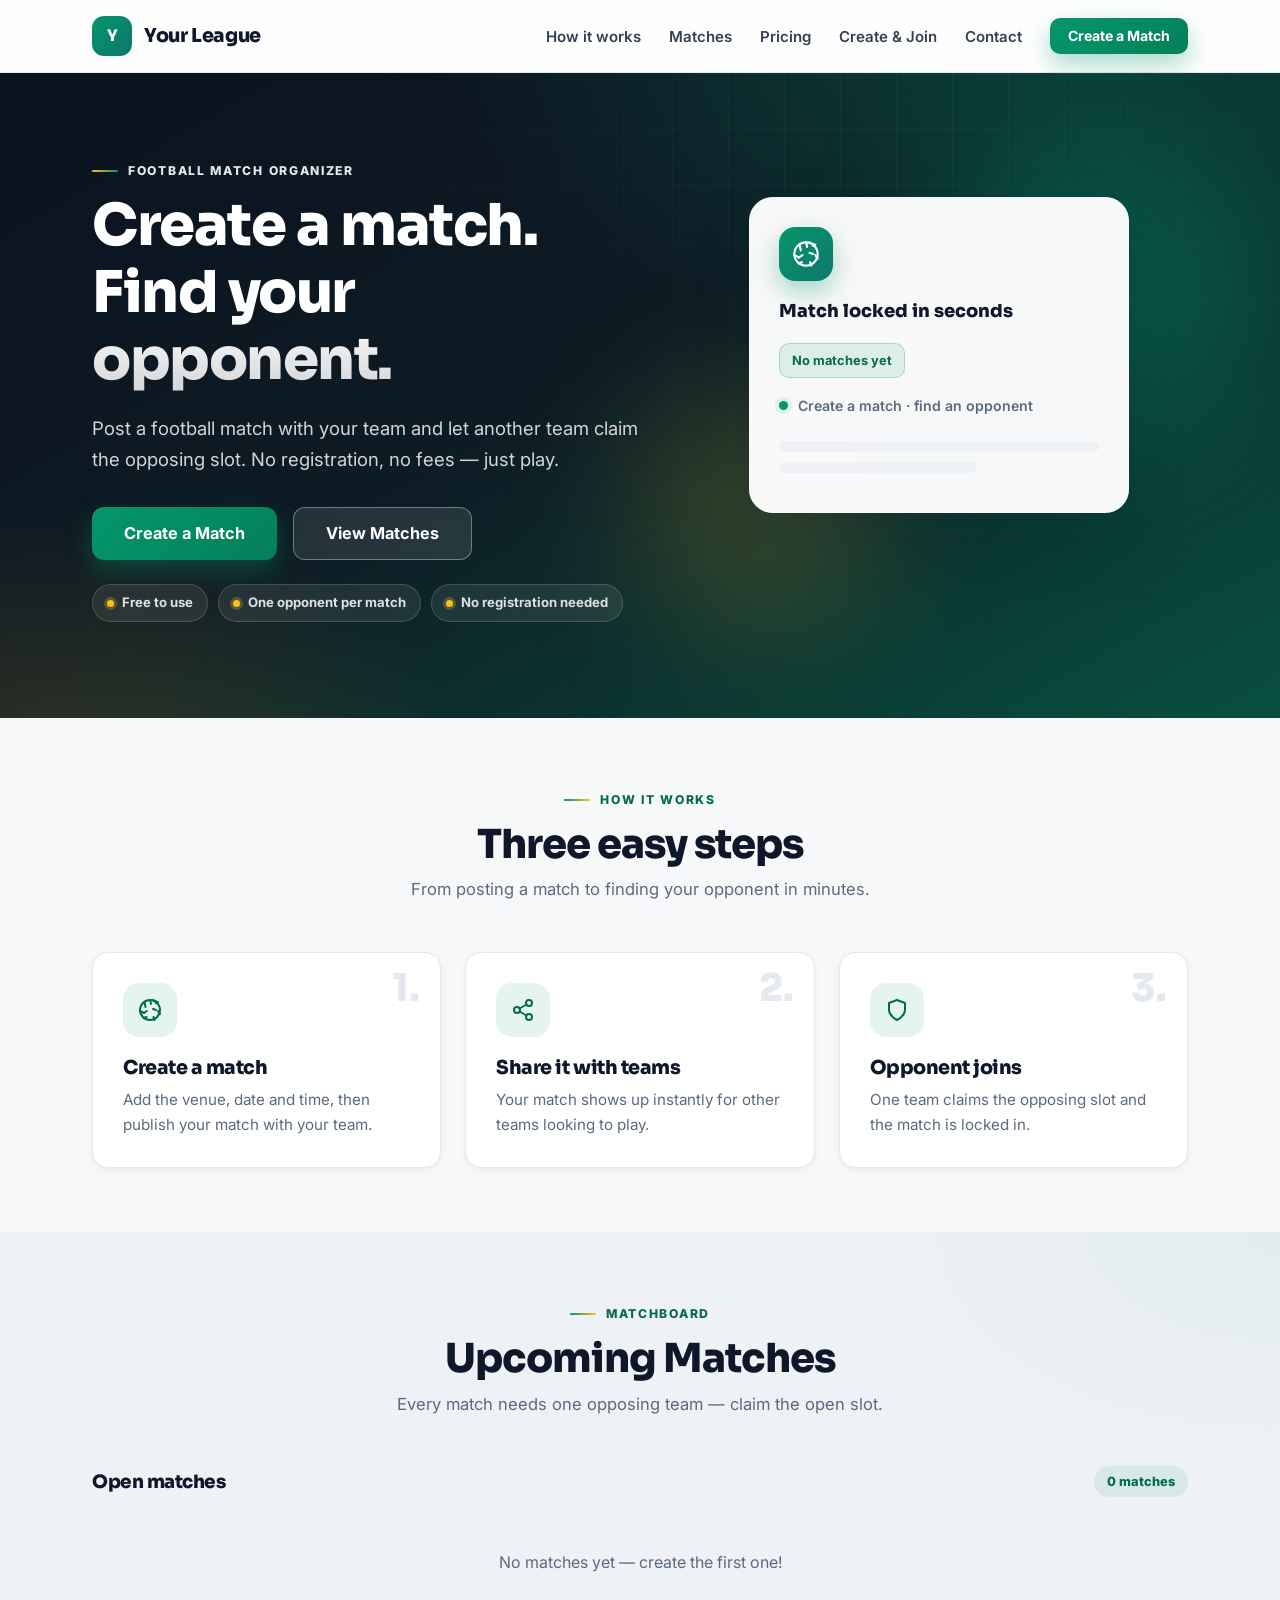
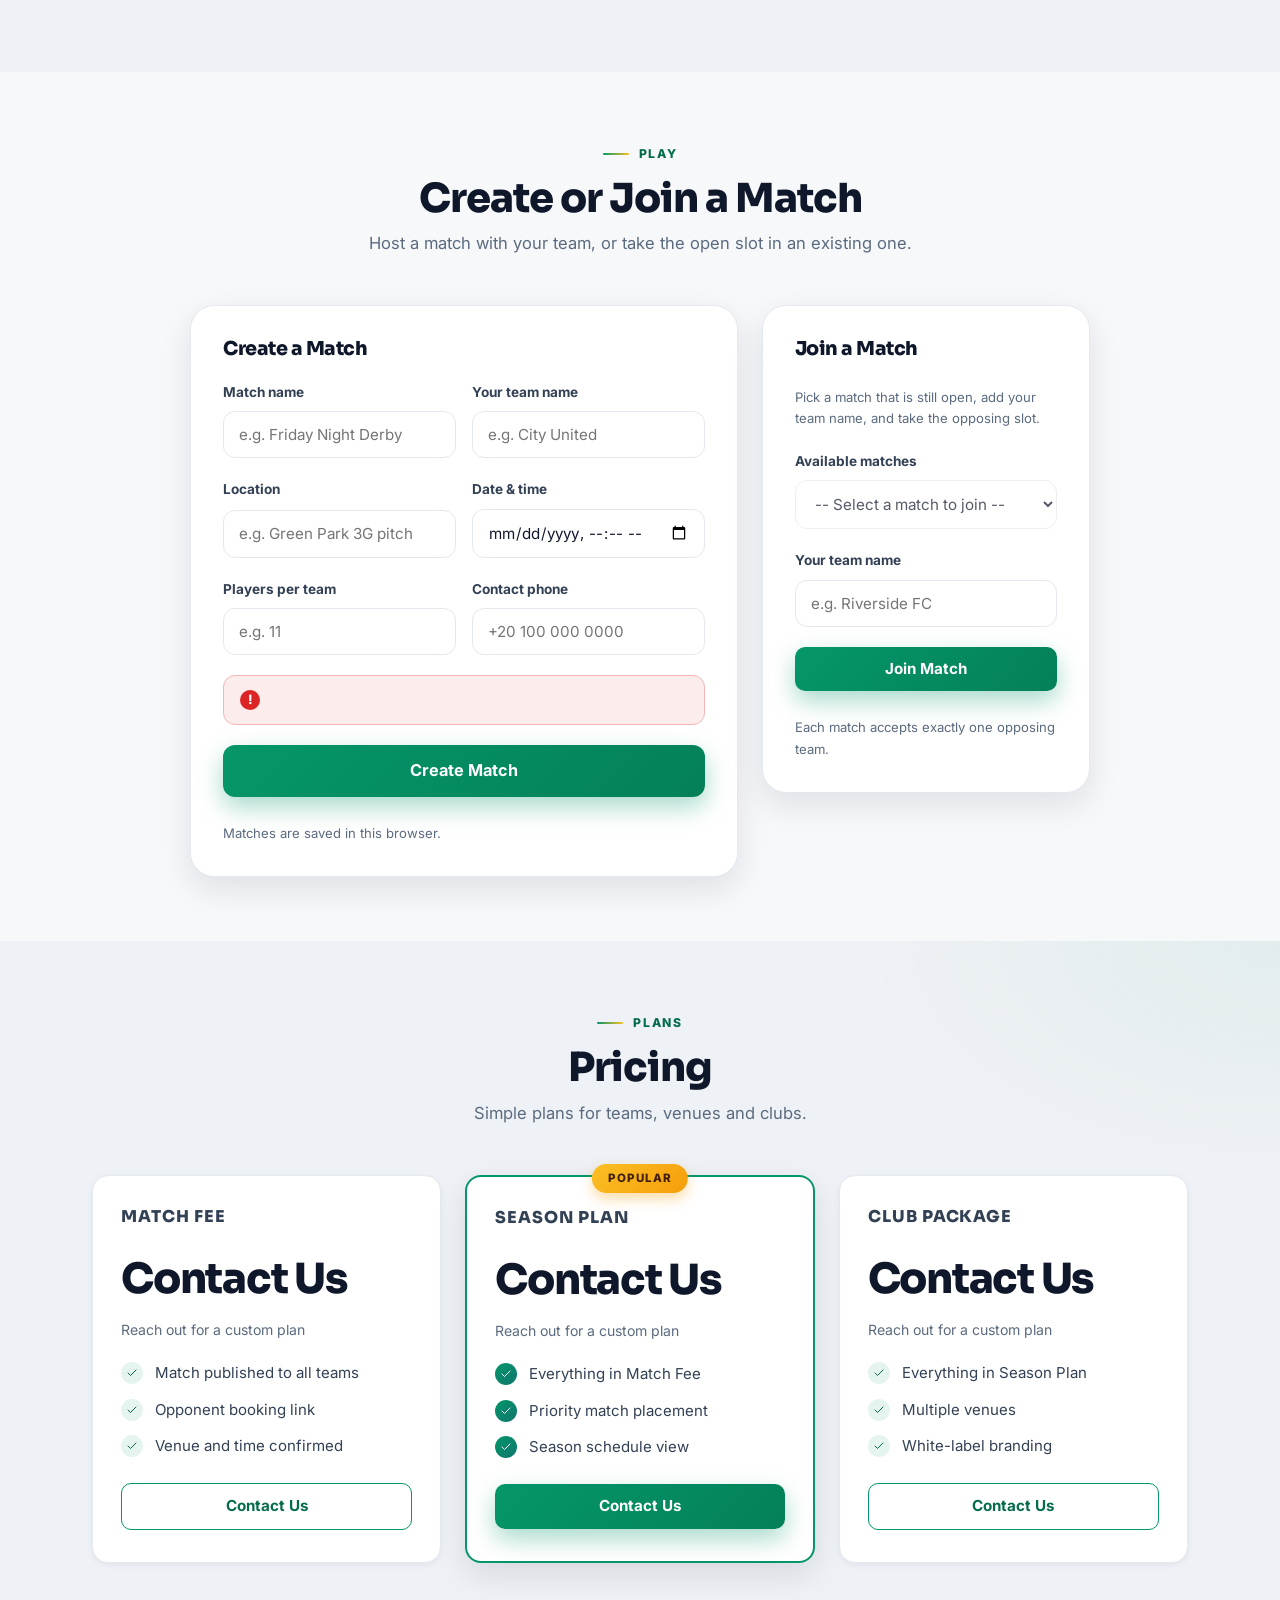
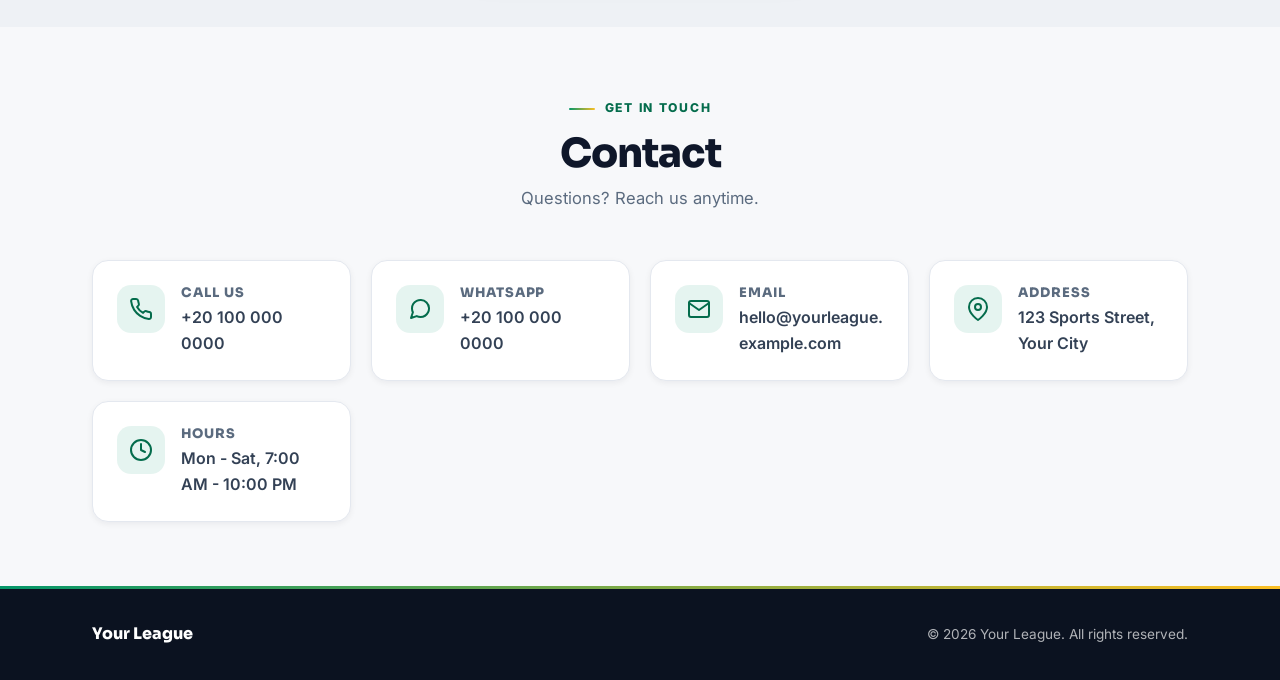
==== commit bc851672: "Restore match booking concept with premium design" ====
--- a/booking-template/index.html
+++ b/booking-template/index.html
@@ -3,10 +3,10 @@
 <head>
     <meta charset="UTF-8">
     <meta name="viewport" content="width=device-width, initial-scale=1.0">
-    <meta name="description" content="Sports academy and gym booking website. Book training sessions online, meet the coaches and choose the right plan.">
+    <meta name="description" content="Football match organizer. Create a match with your team and let another team join as the opponent — all in one place.">
     <meta name="theme-color" content="#059669">
     <link rel="icon" type="image/svg+xml" href="data:image/svg+xml,%3Csvg xmlns='http://www.w3.org/2000/svg' viewBox='0 0 64 64'%3E%3Crect width='64' height='64' rx='14' fill='%23059669'/%3E%3Ctext x='32' y='44' font-family='Arial' font-size='34' font-weight='bold' text-anchor='middle' fill='white'%3EA%3C/text%3E%3C/svg%3E">
-    <title>Sports Academy</title>
+    <title>Your League</title>
     <link rel="preconnect" href="https://fonts.googleapis.com">
     <link rel="preconnect" href="https://fonts.gstatic.com" crossorigin>
     <link href="https://fonts.googleapis.com/css2?family=Inter:wght@400;500;600;700;800&family=Sora:wght@600;700;800&display=swap" rel="stylesheet">
@@ -22,12 +22,12 @@
                 <span class="nav-toggle-icon" aria-hidden="true"></span>
             </button>
             <ul class="nav-links" id="nav-links">
-                <li><a href="#services">Services</a></li>
-                <li><a href="#coaches">Coaches</a></li>
+                <li><a href="#how">How it works</a></li>
+                <li><a href="#matches">Matches</a></li>
                 <li><a href="#pricing">Pricing</a></li>
-                <li><a href="#booking">Book a Session</a></li>
+                <li><a href="#join">Create &amp; Join</a></li>
                 <li><a href="#contact">Contact</a></li>
-                <li class="nav-cta"><a class="btn btn-primary btn-sm" href="#booking">Book Now</a></li>
+                <li class="nav-cta"><a class="btn btn-primary btn-sm" href="#join">Create a Match</a></li>
             </ul>
         </nav>
         <div class="nav-backdrop" id="nav-backdrop" aria-hidden="true"></div>
@@ -41,21 +41,24 @@
                     <h1 class="hero-headline" id="hero-headline"></h1>
                     <p class="hero-sub" id="hero-subtext"></p>
                     <div class="hero-cta">
-                        <a class="btn btn-primary btn-lg" href="#booking" id="hero-primary-cta">Book a Session</a>
-                        <a class="btn btn-ghost btn-lg" href="#pricing" id="hero-secondary-cta">View Packages</a>
+                        <a class="btn btn-primary btn-lg" href="#join" id="hero-primary-cta">Create a Match</a>
+                        <a class="btn btn-ghost btn-lg" href="#matches" id="hero-secondary-cta">View Matches</a>
                     </div>
-                    <div class="hero-pills" id="hero-pills" aria-label="Opening details"></div>
+                    <div class="hero-pills" id="hero-pills" aria-label="Highlights"></div>
                 </div>
                 <div class="hero-visual" aria-hidden="true">
                     <div class="hero-card">
                         <span class="hero-card-icon">
-                            <svg xmlns="http://www.w3.org/2000/svg" width="28" height="28" viewBox="0 0 24 24" fill="none" stroke="currentColor" stroke-width="1.8" stroke-linecap="round" stroke-linejoin="round"><circle cx="12" cy="12" r="10"/><path d="M12 2v4"/><path d="m2 12 4 0"/><path d="m22 12-4 0"/><path d="m7 5 2 3"/><path d="m17 5-2 3"/><path d="m8 16-2 3"/><path d="m16 16 2 3"/></svg>
+                            <svg xmlns="http://www.w3.org/2000/svg" width="28" height="28" viewBox="0 0 24 24" fill="none" stroke="currentColor" stroke-width="1.8" stroke-linecap="round" stroke-linejoin="round"><circle cx="12" cy="12" r="10"/><path d="m15 2 4 2"/><path d="m2 13 4 2"/><path d="m20 13 2 3"/><path d="m6.5 4 1 5"/><path d="m15.5 19 1 3"/><path d="m5.5 20 3-1"/><path d="m18 5 2-1"/><path d="m12 2 1 4"/><path d="m6 15 3-2"/><path d="m15 11 3 1"/></svg>
                         </span>
-                        <p class="hero-card-title" id="hero-card-title">Next session, booked in seconds</p>
-                        <div class="hero-card-slots" id="hero-card-slots" aria-hidden="true"></div>
+                        <p class="hero-card-title" id="hero-card-title">Match locked in seconds</p>
+                        <div class="hero-card-slots" id="hero-card-slots">
+                            <span class="hero-chip is-taken">Team A</span>
+                            <span class="hero-chip is-open">Team B — open</span>
+                        </div>
                         <div class="hero-card-slot">
                             <span class="hero-card-dot"></span>
-                            <span id="hero-card-slot">Pick a date and time</span>
+                            <span id="hero-card-slot">Create a match · find an opponent</span>
                         </div>
                         <div class="hero-card-bar"></div>
                         <div class="hero-card-bar hero-card-bar-short"></div>
@@ -66,121 +69,114 @@
             </div>
         </section>
 
-        <section id="services" class="section">
-            <div class="container">
-                <div class="section-head reveal">
-                    <p class="eyebrow">What we offer</p>
-                    <h2>Services</h2>
-                    <p class="section-sub" id="services-sub">Training programs built for every level.</p>
-                </div>
-                <div class="services-grid" id="services-grid"></div>
-            </div>
-        </section>
-
-        <section id="coaches" class="section section-alt">
-            <div class="container">
-                <div class="section-head reveal">
-                    <p class="eyebrow">Meet the team</p>
-                    <h2>Coaches</h2>
-                    <p class="section-sub" id="coaches-sub">Experienced coaches ready to help you improve.</p>
-                </div>
-                <div class="coaches-grid" id="coaches-grid"></div>
-            </div>
-        </section>
-
-        <section id="pricing" class="section">
+        <section id="how" class="section">
+            <div class="container">
+                <div class="section-head reveal">
+                    <p class="eyebrow">How it works</p>
+                    <h2>Three easy steps</h2>
+                    <p class="section-sub" id="steps-sub">From posting a match to finding your opponent in minutes.</p>
+                </div>
+                <div class="services-grid" id="steps-grid"></div>
+            </div>
+        </section>
+
+        <section id="matches" class="section section-alt">
+            <div class="container">
+                <div class="section-head reveal">
+                    <p class="eyebrow">Matchboard</p>
+                    <h2>Upcoming Matches</h2>
+                    <p class="section-sub" id="matches-sub">Every match needs one opposing team — claim the open slot.</p>
+                </div>
+                <div class="matches-head">
+                    <h3>Open matches</h3>
+                    <span class="match-count" id="matches-count">0 matches</span>
+                </div>
+                <div class="matches-grid" id="matches-grid"></div>
+                <p class="empty-state" id="matches-empty" hidden>No matches yet — create the first one!</p>
+            </div>
+        </section>
+
+        <section id="join" class="section">
+            <div class="container">
+                <div class="section-head reveal">
+                    <p class="eyebrow">Play</p>
+                    <h2>Create or Join a Match</h2>
+                    <p class="section-sub" id="join-sub">Host a match with your team, or take the open slot in an existing one.</p>
+                </div>
+
+                <div class="join-layout">
+                    <form id="match-create-form" class="join-card card" novalidate>
+                        <h3>Create a Match</h3>
+                        <div class="form-row">
+                            <div class="field">
+                                <label for="match-name">Match name</label>
+                                <input id="match-name" type="text" name="matchName" placeholder="e.g. Friday Night Derby" required>
+                            </div>
+                            <div class="field">
+                                <label for="match-team">Your team name</label>
+                                <input id="match-team" type="text" name="teamName" placeholder="e.g. City United" required>
+                            </div>
+                        </div>
+
+                        <div class="form-row">
+                            <div class="field">
+                                <label for="match-location">Location</label>
+                                <input id="match-location" type="text" name="location" placeholder="e.g. Green Park 3G pitch" required>
+                            </div>
+                            <div class="field">
+                                <label for="match-time">Date &amp; time</label>
+                                <input id="match-time" type="datetime-local" name="matchTime" required>
+                            </div>
+                        </div>
+
+                        <div class="form-row">
+                            <div class="field">
+                                <label for="match-players">Players per team</label>
+                                <input id="match-players" type="number" name="players" min="1" placeholder="e.g. 11" required>
+                            </div>
+                            <div class="field">
+                                <label for="match-phone">Contact phone</label>
+                                <input id="match-phone" type="tel" name="phone" placeholder="+20 100 000 0000" required>
+                            </div>
+                        </div>
+
+                        <p class="field-error" id="match-error" role="alert" hidden></p>
+
+                        <button id="match-submit" class="btn btn-primary btn-lg" type="submit">Create Match</button>
+                        <p class="field-hint" id="storage-hint">Matches are saved in this browser.</p>
+                    </form>
+
+                    <aside class="join-card card" aria-labelledby="join-title">
+                        <h3 id="join-title">Join a Match</h3>
+                        <p class="field-hint">Pick a match that is still open, add your team name, and take the opposing slot.</p>
+
+                        <div class="field">
+                            <label for="join-match">Available matches</label>
+                            <select id="join-match">
+                                <option value="">-- Select a match to join --</option>
+                            </select>
+                        </div>
+
+                        <div class="field">
+                            <label for="join-team">Your team name</label>
+                            <input id="join-team" type="text" placeholder="e.g. Riverside FC" required>
+                        </div>
+
+                        <button id="join-submit" class="btn btn-primary" type="button">Join Match</button>
+                        <p class="field-hint" id="join-hint">Each match accepts exactly one opposing team.</p>
+                    </aside>
+                </div>
+            </div>
+        </section>
+
+        <section id="pricing" class="section section-alt">
             <div class="container">
                 <div class="section-head reveal">
                     <p class="eyebrow">Plans</p>
                     <h2>Pricing</h2>
-                    <p class="section-sub" id="pricing-sub">Simple plans with no hidden fees.</p>
+                    <p class="section-sub" id="pricing-sub">Simple plans for teams, venues and clubs.</p>
                 </div>
                 <div class="pricing-grid" id="pricing-grid"></div>
-            </div>
-        </section>
-
-        <section id="booking" class="section section-alt">
-            <div class="container">
-                <div class="section-head reveal">
-                    <p class="eyebrow">Reserve your spot</p>
-                    <h2>Book Your Training</h2>
-                    <p class="section-sub" id="booking-sub">Pick a service, choose a time, and confirm your booking.</p>
-                </div>
-
-                <div class="booking-layout">
-                    <form id="booking-form" class="booking-form card" novalidate>
-                        <div class="form-row">
-                            <div class="field">
-                                <label for="field-service">Service</label>
-                                <select id="field-service" name="service" required>
-                                    <option value="">Select a service</option>
-                                </select>
-                            </div>
-                            <div class="field">
-                                <label for="field-coach">Coach</label>
-                                <select id="field-coach" name="coach">
-                                    <option value="">Any coach</option>
-                                </select>
-                            </div>
-                        </div>
-
-                        <div class="form-row">
-                            <div class="field">
-                                <label for="field-date">Date</label>
-                                <input id="field-date" type="date" required>
-                            </div>
-                            <div class="field">
-                                <label for="field-slot">Time</label>
-                                <div class="slots-wrap">
-                                    <div class="slots-grid" id="field-slots" role="group" aria-label="Available time slots"></div>
-                                    <div class="slots-legend" aria-hidden="true">
-                                        <span><i class="legend-dot"></i>Available</span>
-                                        <span><i class="legend-dot is-selected"></i>Selected</span>
-                                        <span><i class="legend-dot is-booked"></i>Booked</span>
-                                    </div>
-                                    <p class="field-hint" id="slots-hint">Select a service and date to see times.</p>
-                                </div>
-                            </div>
-                        </div>
-
-                        <div class="form-row">
-                            <div class="field">
-                                <label for="field-name">Full Name</label>
-                                <input id="field-name" type="text" name="name" placeholder="Your name" required>
-                            </div>
-                            <div class="field">
-                                <label for="field-phone">Phone</label>
-                                <input id="field-phone" type="tel" name="phone" placeholder="+20 100 000 0000" required>
-                            </div>
-                        </div>
-
-                        <div class="form-row">
-                            <div class="field">
-                                <label for="field-email">Email</label>
-                                <input id="field-email" type="email" name="email" placeholder="you@example.com" required>
-                            </div>
-                            <div class="field">
-                                <label for="field-notes">Notes <span class="optional">(optional)</span></label>
-                                <input id="field-notes" type="text" name="notes" placeholder="Anything we should know">
-                            </div>
-                        </div>
-
-                        <p class="field-error" id="booking-error" role="alert" hidden></p>
-
-                        <button id="booking-submit" class="btn btn-primary btn-lg" type="submit">Confirm Booking</button>
-                        <p class="field-hint" id="storage-hint">Your booking is saved in this browser.</p>
-                    </form>
-
-                    <aside class="schedule-panel card" aria-labelledby="schedule-title">
-                        <div class="schedule-head">
-                            <h3 id="schedule-title">Schedule</h3>
-                            <span class="schedule-count" id="schedule-count">0 booked</span>
-                        </div>
-                        <p class="field-hint">Bookings appear here and are used to block busy slots automatically.</p>
-                        <ul class="schedule-list" id="schedule-list"></ul>
-                        <p class="schedule-empty" id="schedule-empty">No bookings yet. Book your first session above.</p>
-                    </aside>
-                </div>
             </div>
         </section>
 
@@ -207,7 +203,7 @@
 
     <script src="assets/js/config.js"></script>
     <script src="assets/js/storage.js"></script>
-    <script src="assets/js/booking.js"></script>
+    <script src="assets/js/matches.js"></script>
     <script src="assets/js/main.js"></script>
 </body>
 </html>
--- a/booking-template/assets/css/main.css
+++ b/booking-template/assets/css/main.css
@@ -1,10 +1,10 @@
 /* ==========================================================================
-   Sports Academy / Gym - White-label booking template
+   Football match booking - White-label template
    Premium design system. Theme colors are CSS variables driven by
    config.js (branding). Edit defaults here or override per client.
 
    Structure: tokens -> base -> utilities -> header/nav -> hero ->
-   sections -> cards -> booking -> schedule -> contact -> footer ->
+   sections -> cards -> matchboard -> create/join -> contact -> footer ->
    toast -> animations -> responsive -> reduced motion.
    ========================================================================== */
 
@@ -761,76 +761,6 @@
     font-size: 0.95rem;
 }
 
-/* ---------- Coaches ---------- */
-
-.coaches-grid {
-    display: grid;
-    gap: var(--s6);
-    grid-template-columns: 1fr;
-}
-
-.coach-card {
-    padding: 30px 26px;
-    text-align: center;
-    border-radius: var(--radius);
-    background: var(--color-surface);
-    border: 1px solid var(--color-line);
-    box-shadow: var(--shadow-sm);
-    transition: transform var(--speed) var(--ease), box-shadow var(--speed) var(--ease), border-color var(--speed) var(--ease);
-}
-
-.coach-card:hover {
-    transform: translateY(-6px);
-    box-shadow: var(--shadow);
-    border-color: var(--color-line-strong);
-}
-
-.coach-avatar {
-    width: 92px;
-    height: 92px;
-    margin: 0 auto var(--s4);
-    border-radius: 50%;
-    display: flex;
-    align-items: center;
-    justify-content: center;
-    font-family: var(--font-display);
-    font-weight: 800;
-    font-size: 1.5rem;
-    color: var(--color-on-primary);
-    background: linear-gradient(135deg, var(--color-primary), var(--color-secondary));
-    box-shadow: 0 0 0 5px var(--color-surface), 0 0 0 7px var(--color-line);
-    transition: box-shadow var(--speed) var(--ease), transform var(--speed) var(--ease);
-}
-
-.coach-card:hover .coach-avatar {
-    transform: scale(1.05);
-    box-shadow: 0 0 0 5px var(--color-surface), 0 0 0 7px var(--color-primary);
-}
-
-.coach-card h3 {
-    font-size: 1.15rem;
-    font-weight: 800;
-}
-
-.coach-role {
-    display: inline-block;
-    color: var(--color-primary-strong);
-    background: var(--color-primary-tint);
-    font-weight: 800;
-    font-size: 0.76rem;
-    text-transform: uppercase;
-    letter-spacing: 0.07em;
-    padding: 5px 12px;
-    border-radius: var(--radius-pill);
-    margin-bottom: 12px;
-}
-
-.coach-card p:last-child {
-    color: var(--color-muted);
-    font-size: 0.93rem;
-    margin-bottom: 0;
-}
-
 /* ---------- Pricing ---------- */
 
 .pricing-grid {
@@ -945,20 +875,245 @@
     margin-top: auto;
 }
 
-/* ---------- Booking ---------- */
-
-.booking-layout {
+/* ---------- Steps ---------- */
+
+.step-num {
+    position: absolute;
+    top: 16px;
+    right: 20px;
+    font-family: var(--font-display);
+    font-weight: 800;
+    font-size: 2.4rem;
+    line-height: 1;
+    color: var(--color-line);
+    transition: color var(--speed) var(--ease);
+}
+
+.service-card:hover .step-num {
+    color: var(--color-primary-tint);
+}
+
+/* ---------- Matchboard ---------- */
+
+.matches-head {
+    display: flex;
+    align-items: center;
+    justify-content: space-between;
+    gap: 12px;
+    margin: 0 auto var(--s5);
+    max-width: var(--container);
+    width: 100%;
+}
+
+.matches-head h3 {
+    font-size: 1.15rem;
+    font-weight: 800;
+    margin-bottom: 0;
+}
+
+.match-count {
+    font-size: 0.8rem;
+    font-weight: 800;
+    color: var(--color-primary-strong);
+    background: var(--color-primary-tint);
+    padding: 5px 13px;
+    border-radius: var(--radius-pill);
+    white-space: nowrap;
+}
+
+.matches-grid {
     display: grid;
     gap: var(--s6);
     grid-template-columns: 1fr;
 }
 
-.booking-form {
+.match-card {
+    display: flex;
+    flex-direction: column;
+    gap: var(--s4);
+    padding: 24px;
+    border-radius: var(--radius);
+    background: var(--color-surface);
+    border: 1px solid var(--color-line);
+    box-shadow: var(--shadow-sm);
+    transition: transform var(--speed) var(--ease), box-shadow var(--speed) var(--ease), border-color var(--speed) var(--ease);
+}
+
+.match-card:hover {
+    transform: translateY(-4px);
+    box-shadow: var(--shadow);
+    border-color: var(--color-line-strong);
+}
+
+.match-card-head {
+    display: flex;
+    align-items: flex-start;
+    justify-content: space-between;
+    gap: 12px;
+}
+
+.match-card-head h3 {
+    font-size: 1.15rem;
+    font-weight: 800;
+    margin-bottom: 0;
+}
+
+.match-status {
+    flex: none;
+    font-size: 0.72rem;
+    font-weight: 800;
+    text-transform: uppercase;
+    letter-spacing: 0.07em;
+    padding: 5px 12px;
+    border-radius: var(--radius-pill);
+}
+
+.match-status.is-open {
+    color: var(--color-primary-strong);
+    background: var(--color-primary-tint);
+}
+
+.match-status.is-full {
+    color: var(--color-muted);
+    background: var(--color-surface-2);
+}
+
+.match-card-meta {
+    display: flex;
+    flex-wrap: wrap;
+    gap: 8px 16px;
+    font-size: 0.86rem;
+    color: var(--color-muted);
+    font-weight: 600;
+}
+
+.match-card-meta span {
+    display: inline-flex;
+    align-items: center;
+    gap: 7px;
+}
+
+.match-card-meta span::before {
+    content: "";
+    width: 7px;
+    height: 7px;
+    border-radius: 50%;
+    background: var(--color-primary);
+    flex: none;
+}
+
+.match-teams {
+    display: grid;
+    grid-template-columns: 1fr auto 1fr;
+    align-items: center;
+    gap: var(--s4);
+    padding: var(--s4);
+    background: var(--color-surface-2);
+    border-radius: var(--radius-sm);
+}
+
+.match-team {
+    display: flex;
+    flex-direction: column;
+    align-items: center;
+    gap: 8px;
+    text-align: center;
+    min-width: 0;
+}
+
+.match-team strong {
+    font-size: 0.95rem;
+    font-weight: 700;
+    color: var(--color-ink-soft);
+    max-width: 100%;
+    overflow: hidden;
+    text-overflow: ellipsis;
+    white-space: nowrap;
+}
+
+.match-team.is-open strong {
+    color: var(--color-muted);
+    font-style: italic;
+}
+
+.match-team-badge {
+    width: 40px;
+    height: 40px;
+    border-radius: 50%;
+    display: inline-flex;
+    align-items: center;
+    justify-content: center;
+    font-family: var(--font-display);
+    font-weight: 800;
+    color: var(--color-on-primary);
+    background: linear-gradient(135deg, var(--color-primary), var(--color-secondary));
+    box-shadow: var(--shadow-sm);
+}
+
+.match-team.is-open .match-team-badge {
+    background: var(--color-surface);
+    border: 2px dashed var(--color-line-strong);
+    color: var(--color-muted);
+}
+
+.match-vs {
+    font-family: var(--font-display);
+    font-weight: 800;
+    font-size: 0.82rem;
+    color: var(--color-accent);
+    letter-spacing: 0.08em;
+}
+
+.match-card-foot {
+    display: flex;
+    align-items: center;
+    justify-content: space-between;
+    gap: 12px;
+    margin-top: auto;
+}
+
+.match-card-foot > span {
+    font-size: 0.86rem;
+    font-weight: 700;
+    color: var(--color-muted);
+}
+
+.empty-state {
+    text-align: center;
+    color: var(--color-muted);
+    font-size: 1rem;
+    padding: var(--s8) 0;
+    margin: 0;
+}
+
+.empty-state[hidden] {
+    display: none;
+}
+
+/* ---------- Create / Join ---------- */
+
+.join-layout {
+    display: grid;
+    gap: var(--s6);
+    grid-template-columns: minmax(0, 1fr);
+    max-width: 900px;
+    margin: 0 auto;
+}
+
+.join-card {
+    min-width: 0;
     padding: 32px;
     display: grid;
     gap: var(--s5);
     border-radius: var(--radius-lg);
     box-shadow: var(--shadow);
+    align-content: start;
+}
+
+.join-card h3 {
+    font-size: 1.2rem;
+    font-weight: 800;
+    margin-bottom: 0;
 }
 
 .form-row {
@@ -970,6 +1125,7 @@
 .field {
     display: grid;
     gap: 8px;
+    min-width: 0;
 }
 
 .field label {
@@ -981,6 +1137,7 @@
 .field input,
 .field select {
     width: 100%;
+    min-width: 0;
     padding: 13px 15px;
     font-size: 0.95rem;
     font-family: var(--font-body);
@@ -1042,208 +1199,6 @@
     display: inline-flex;
     align-items: center;
     justify-content: center;
-}
-
-.slots-wrap {
-    display: grid;
-    gap: 10px;
-}
-
-.slots-grid {
-    display: grid;
-    grid-template-columns: repeat(3, 1fr);
-    gap: 10px;
-}
-
-.slot {
-    padding: 11px 6px;
-    font-size: 0.86rem;
-    font-weight: 700;
-    font-family: var(--font-body);
-    border: 1.5px solid var(--color-line-strong);
-    border-radius: 10px;
-    background: var(--color-surface);
-    color: var(--color-ink);
-    cursor: pointer;
-    transition: border-color var(--speed) var(--ease), background var(--speed) var(--ease), color var(--speed) var(--ease), transform var(--speed) var(--ease), box-shadow var(--speed) var(--ease);
-}
-
-.slot:not(:disabled):hover {
-    border-color: var(--color-primary);
-    background: var(--color-primary-tint);
-    transform: translateY(-2px);
-}
-
-.slot.is-selected {
-    background: linear-gradient(135deg, var(--color-primary), var(--color-primary-dark));
-    border-color: var(--color-primary);
-    color: var(--color-on-primary);
-    box-shadow: var(--shadow-primary);
-    transform: translateY(-2px);
-}
-
-.slot.is-booked {
-    border-color: var(--color-danger-line);
-    background: var(--color-danger-tint);
-    color: var(--color-danger);
-    cursor: not-allowed;
-    text-decoration: line-through;
-    text-decoration-color: rgba(220, 38, 38, 0.55);
-}
-
-.slot.is-past {
-    border-style: dashed;
-    opacity: 0.45;
-    cursor: not-allowed;
-}
-
-.slot:disabled {
-    opacity: 0.5;
-    cursor: not-allowed;
-}
-
-.slots-legend {
-    display: flex;
-    flex-wrap: wrap;
-    gap: 14px;
-    font-size: 0.78rem;
-    font-weight: 600;
-    color: var(--color-muted);
-}
-
-.slots-legend span {
-    display: inline-flex;
-    align-items: center;
-    gap: 7px;
-}
-
-.legend-dot {
-    width: 10px;
-    height: 10px;
-    border-radius: 4px;
-    border: 1.5px solid var(--color-line-strong);
-    background: var(--color-surface);
-}
-
-.legend-dot.is-selected {
-    background: var(--color-primary);
-    border-color: var(--color-primary);
-}
-
-.legend-dot.is-booked {
-    background: var(--color-danger-tint);
-    border-color: var(--color-danger-line);
-}
-
-/* ---------- Schedule panel ---------- */
-
-.schedule-panel {
-    padding: 28px;
-    height: fit-content;
-    border-radius: var(--radius-lg);
-    box-shadow: var(--shadow);
-    position: sticky;
-    top: calc(var(--header-h) + 24px);
-}
-
-.schedule-head {
-    display: flex;
-    align-items: center;
-    justify-content: space-between;
-    gap: 12px;
-    margin-bottom: 6px;
-}
-
-.schedule-head h3 {
-    font-size: 1.2rem;
-    font-weight: 800;
-    margin-bottom: 0;
-}
-
-.schedule-count {
-    font-size: 0.8rem;
-    font-weight: 800;
-    color: var(--color-primary-strong);
-    background: var(--color-primary-tint);
-    padding: 5px 13px;
-    border-radius: var(--radius-pill);
-}
-
-.schedule-list {
-    list-style: none;
-    margin: var(--s5) 0 0;
-    padding: 0;
-    display: grid;
-    gap: var(--s4);
-}
-
-.schedule-item {
-    border: 1px solid var(--color-line);
-    border-radius: var(--radius-sm);
-    padding: 16px;
-    display: grid;
-    gap: 5px;
-    background: var(--color-surface);
-    box-shadow: var(--shadow-xs);
-    transition: box-shadow var(--speed) var(--ease), border-color var(--speed) var(--ease);
-}
-
-.schedule-item:hover {
-    border-color: var(--color-line-strong);
-    box-shadow: var(--shadow-sm);
-}
-
-.schedule-item-title {
-    font-weight: 800;
-    font-size: 0.98rem;
-    display: flex;
-    justify-content: space-between;
-    align-items: center;
-    gap: 10px;
-}
-
-.schedule-item-title time {
-    color: var(--color-primary-strong);
-    background: var(--color-primary-tint);
-    font-weight: 800;
-    font-size: 0.8rem;
-    white-space: nowrap;
-    padding: 4px 10px;
-    border-radius: 8px;
-}
-
-.schedule-item-meta {
-    color: var(--color-muted);
-    font-size: 0.86rem;
-}
-
-.schedule-item-actions {
-    margin-top: 10px;
-    padding-top: 10px;
-    border-top: 1px dashed var(--color-line);
-}
-
-.schedule-item-actions .btn-link {
-    background: none;
-    border: 0;
-    padding: 0;
-    color: var(--color-danger);
-    font-size: 0.84rem;
-    font-weight: 700;
-    cursor: pointer;
-    font-family: var(--font-body);
-    transition: color var(--speed) var(--ease);
-}
-
-.schedule-item-actions .btn-link:hover {
-    color: #b91c1c;
-    text-decoration: underline;
-}
-
-.schedule-empty {
-    color: var(--color-muted);
-    font-size: 0.92rem;
-    margin: var(--s5) 0 0;
 }
 
 /* ---------- Contact ---------- */
@@ -1411,10 +1366,6 @@
     .container {
         padding: 0 var(--s8);
     }
-
-    .slots-grid {
-        grid-template-columns: repeat(4, 1fr);
-    }
 }
 
 @media (min-width: 700px) {
@@ -1427,12 +1378,21 @@
     }
 
     .services-grid,
-    .coaches-grid,
     .pricing-grid {
         grid-template-columns: repeat(3, 1fr);
         align-items: stretch;
     }
 
+    .matches-grid {
+        grid-template-columns: repeat(2, 1fr);
+        align-items: stretch;
+    }
+
+    .join-layout {
+        grid-template-columns: minmax(0, 1.25fr) minmax(0, 0.75fr);
+        align-items: start;
+    }
+
     .contact-grid {
         grid-template-columns: repeat(2, 1fr);
     }
@@ -1452,11 +1412,6 @@
 }
 
 @media (min-width: 900px) {
-    .booking-layout {
-        grid-template-columns: 1.25fr 0.75fr;
-        align-items: start;
-    }
-
     .contact-grid {
         grid-template-columns: repeat(4, 1fr);
     }
